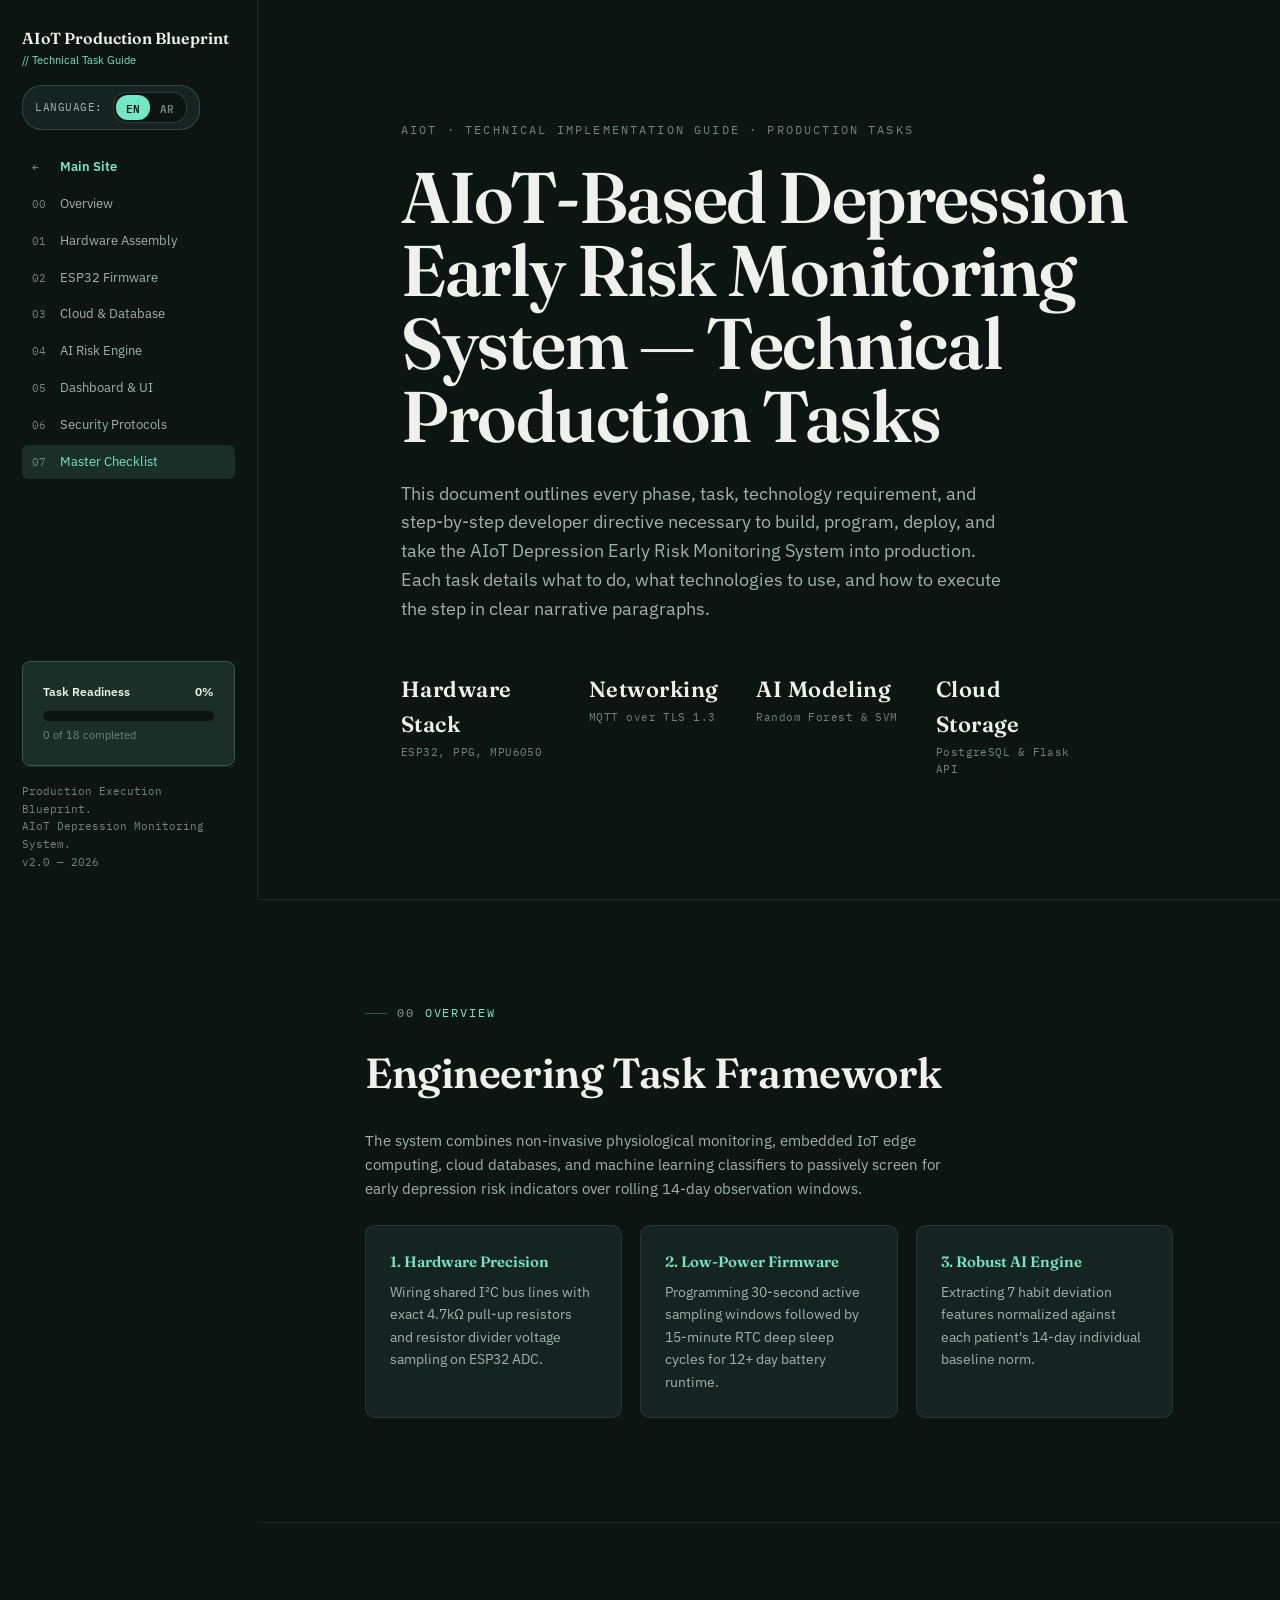
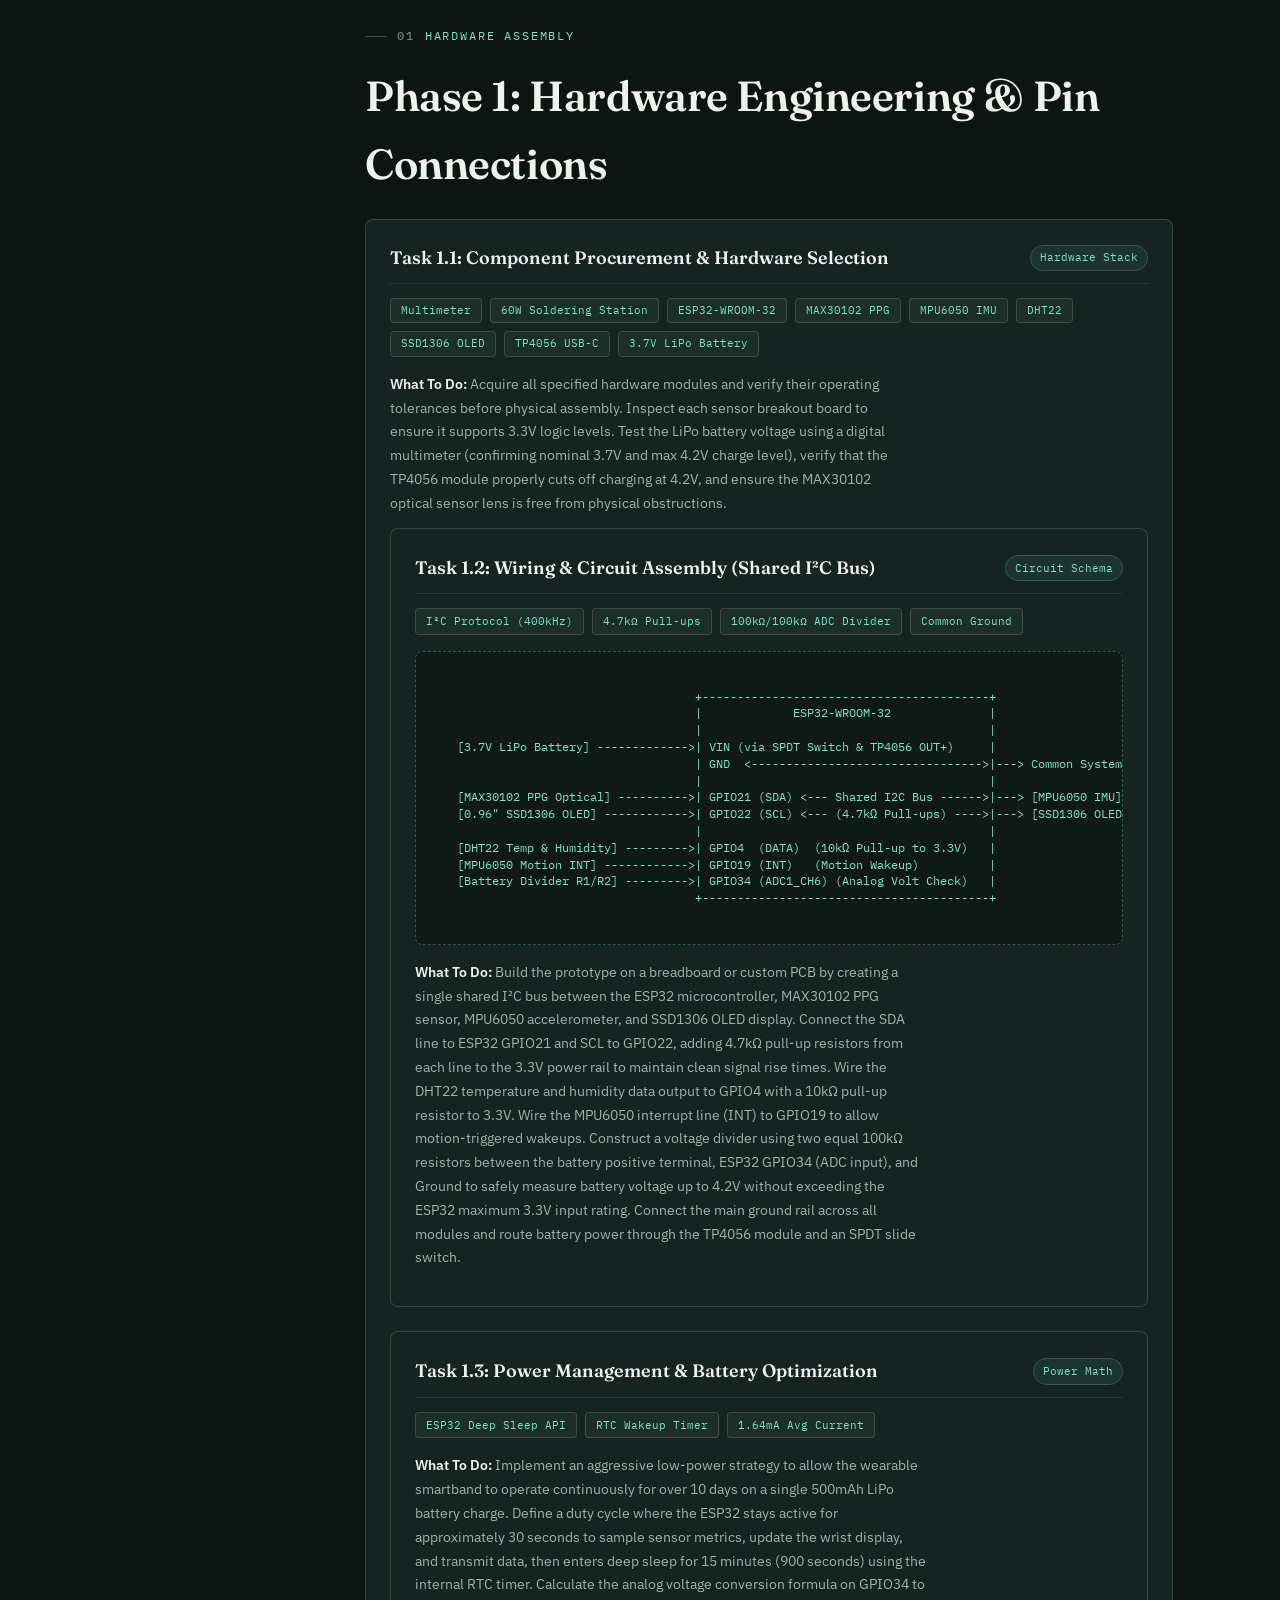
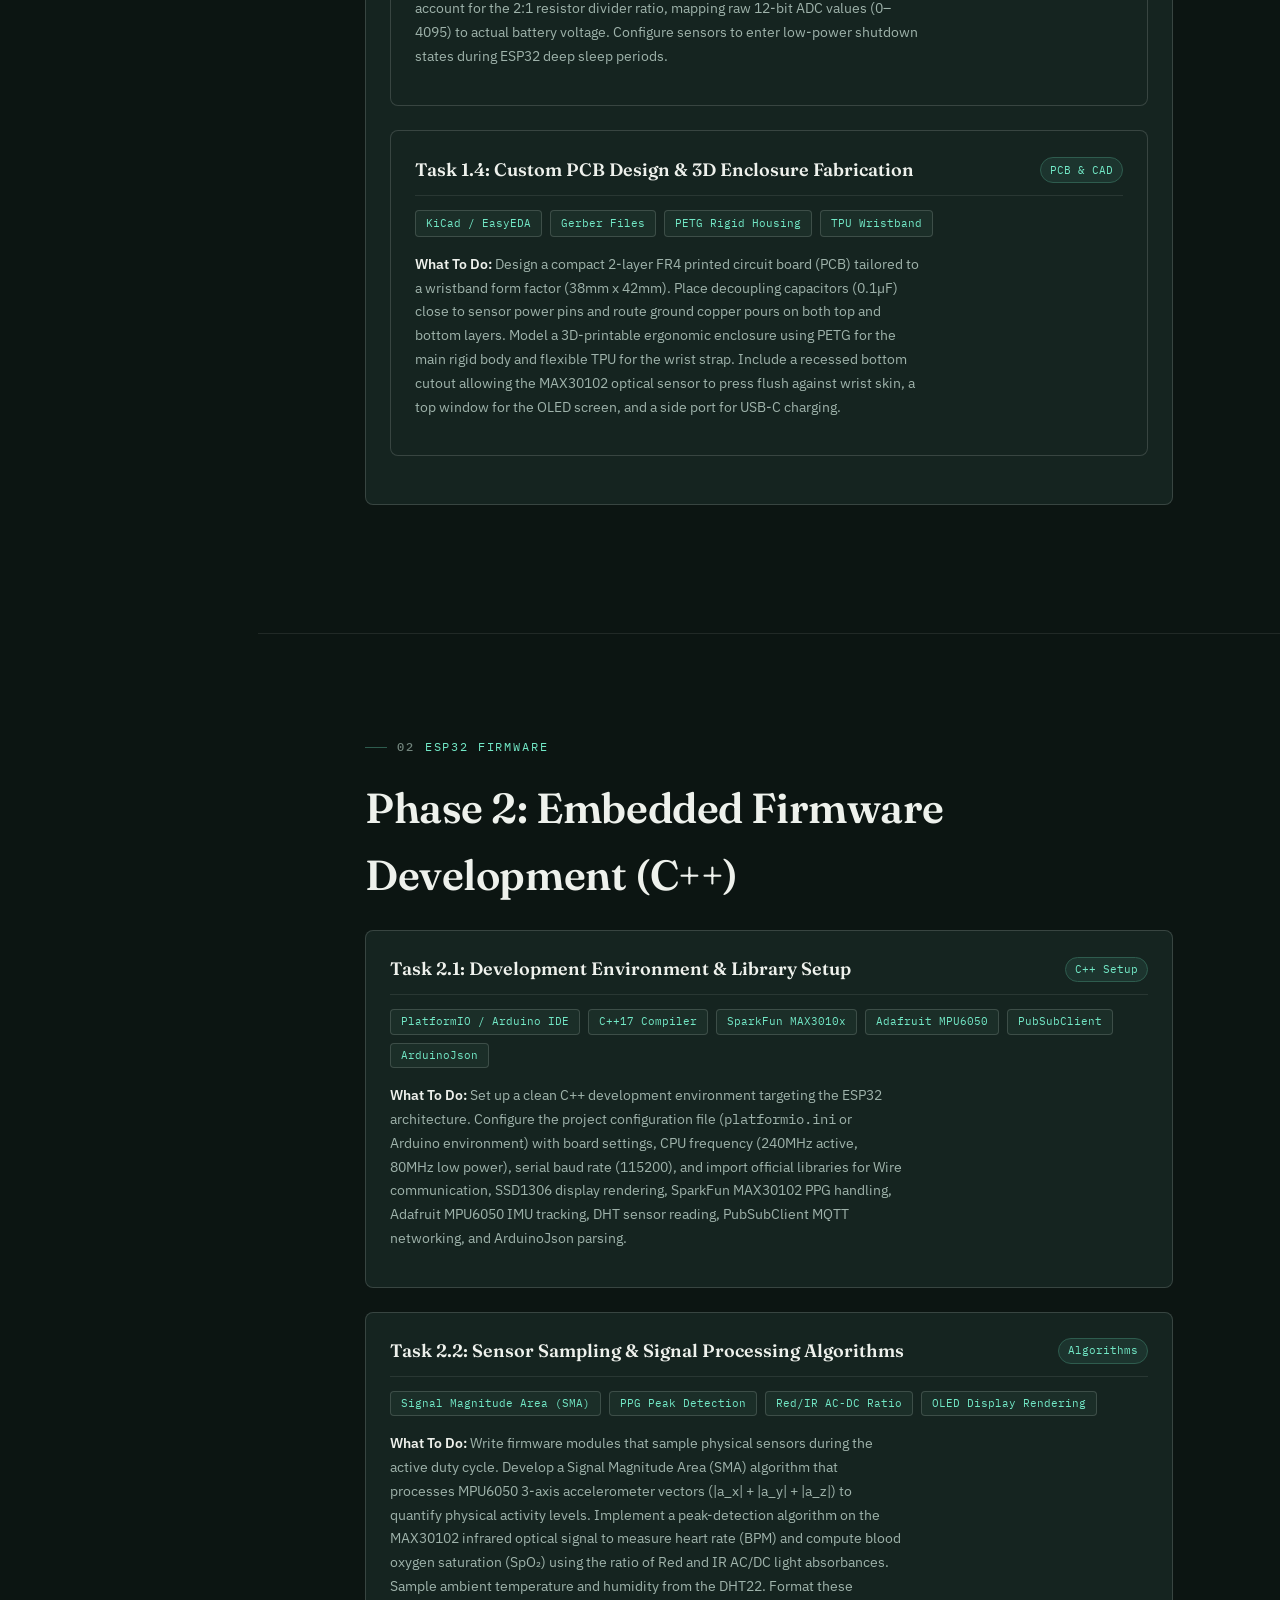
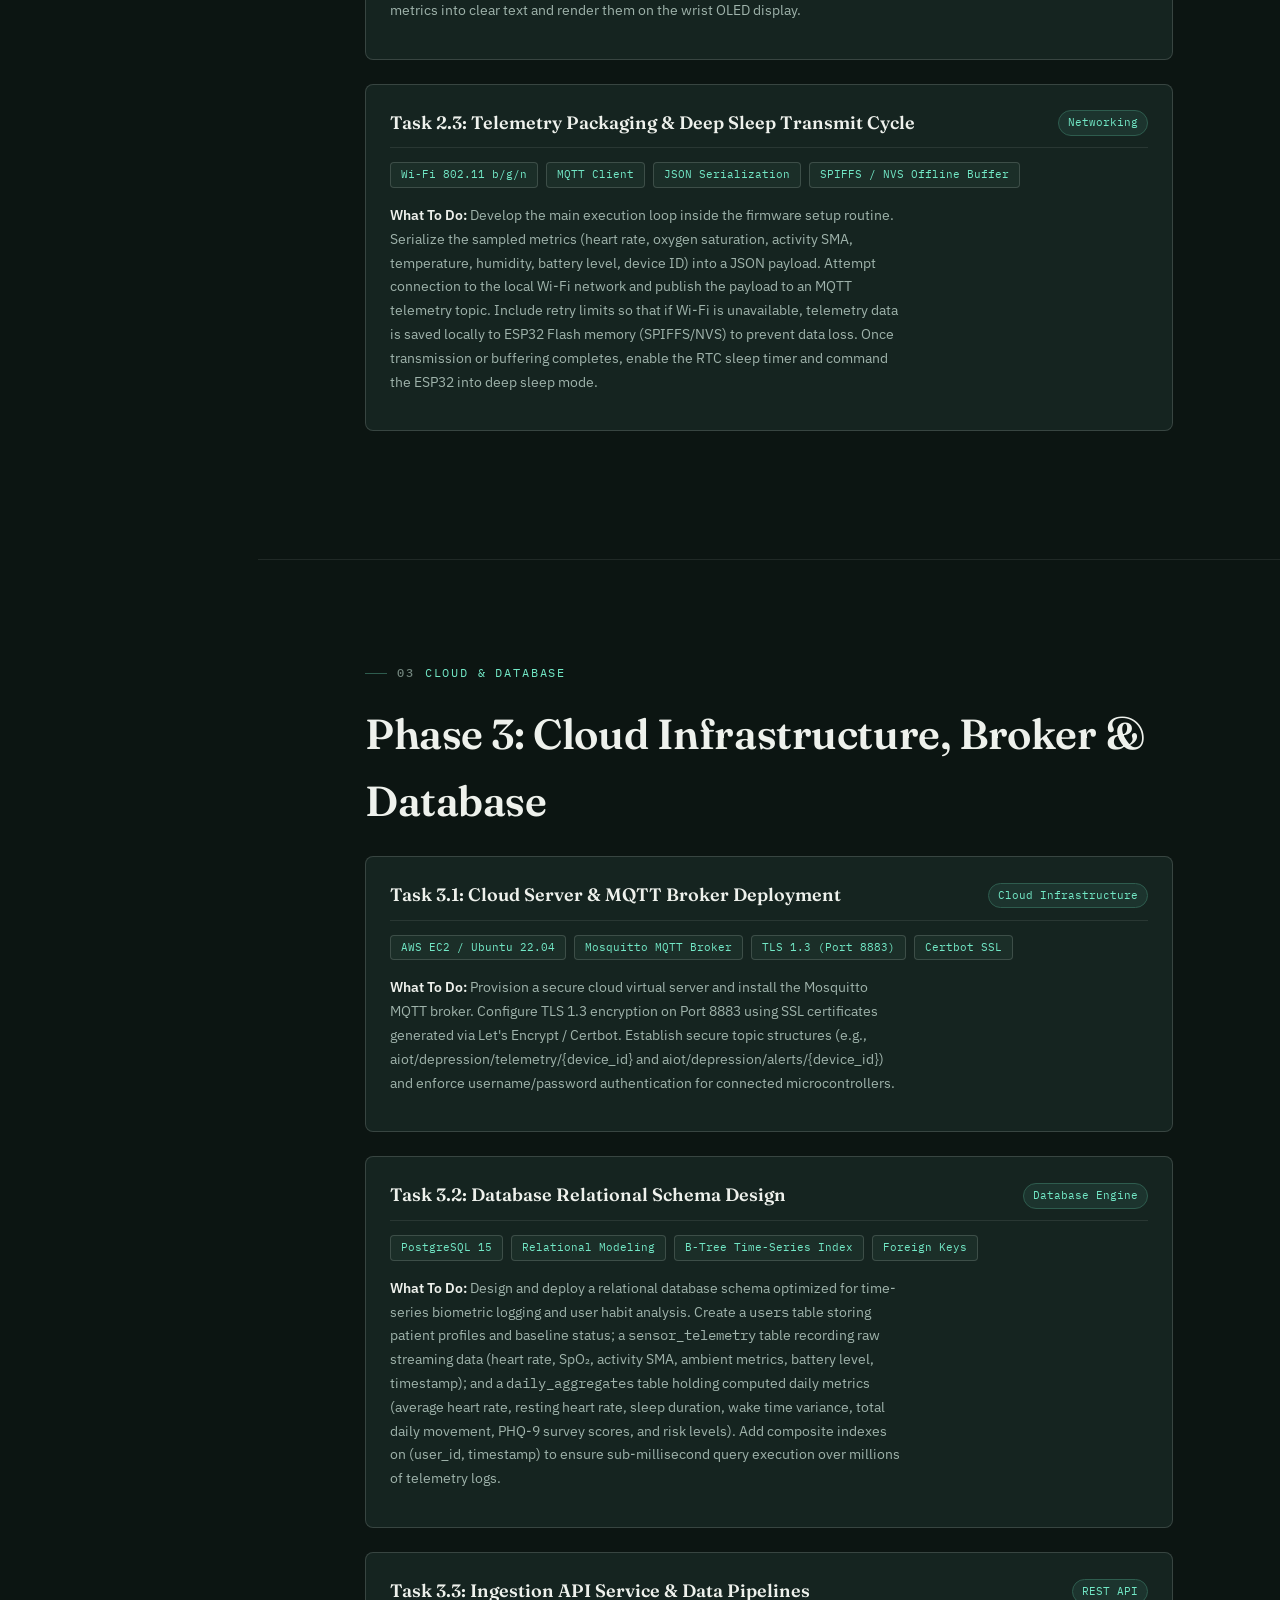
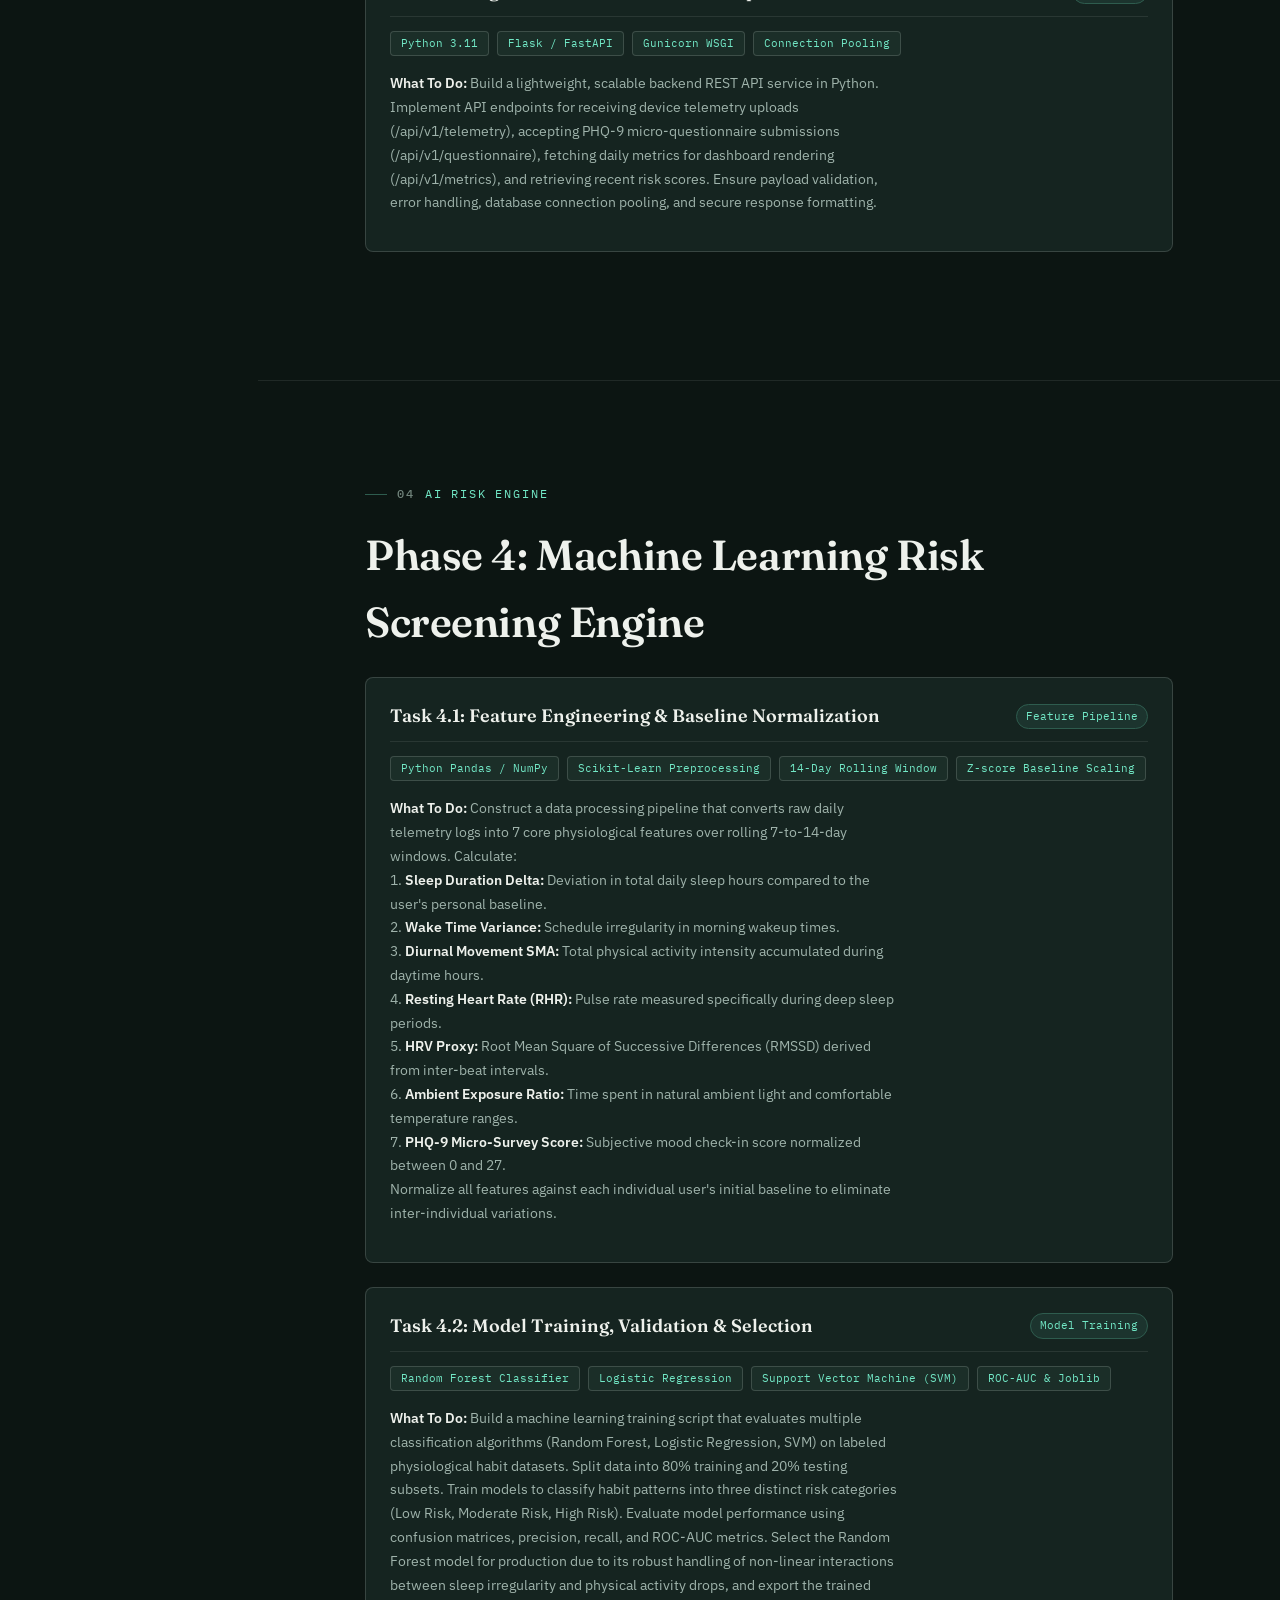
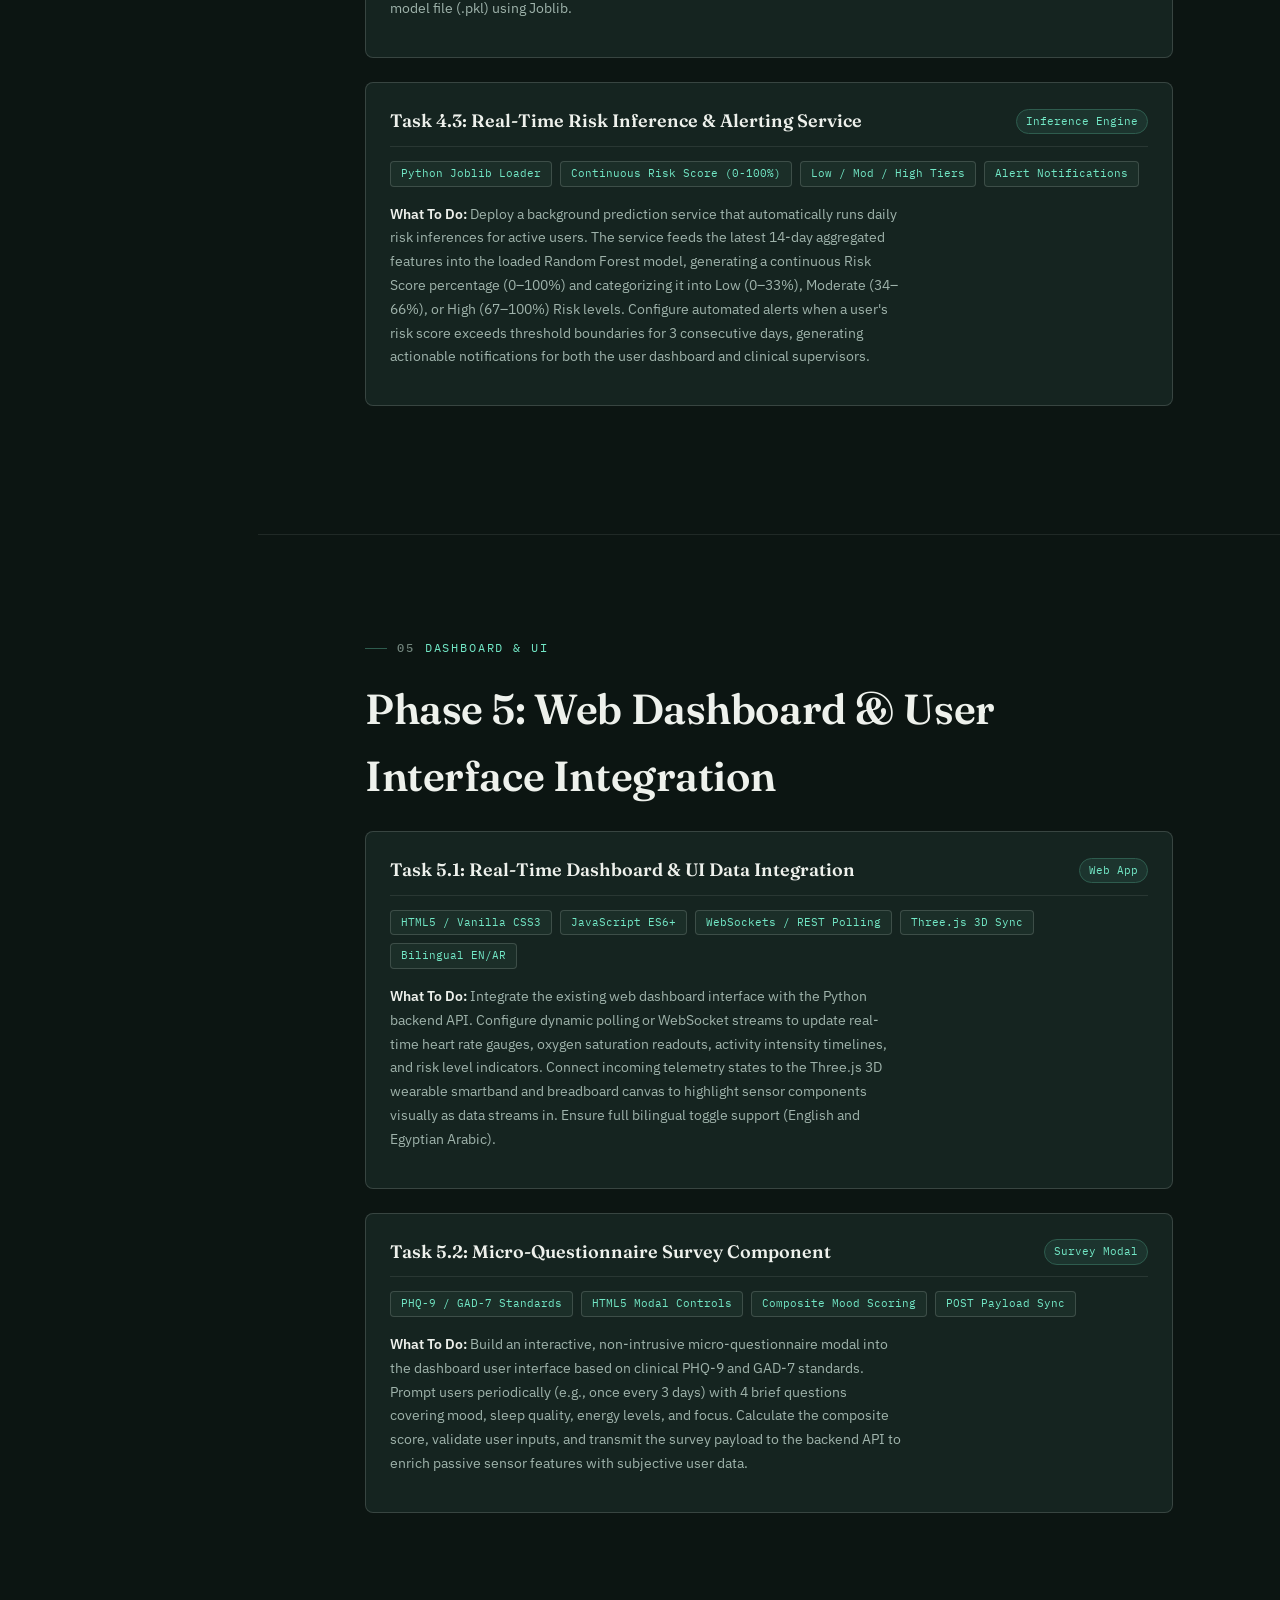
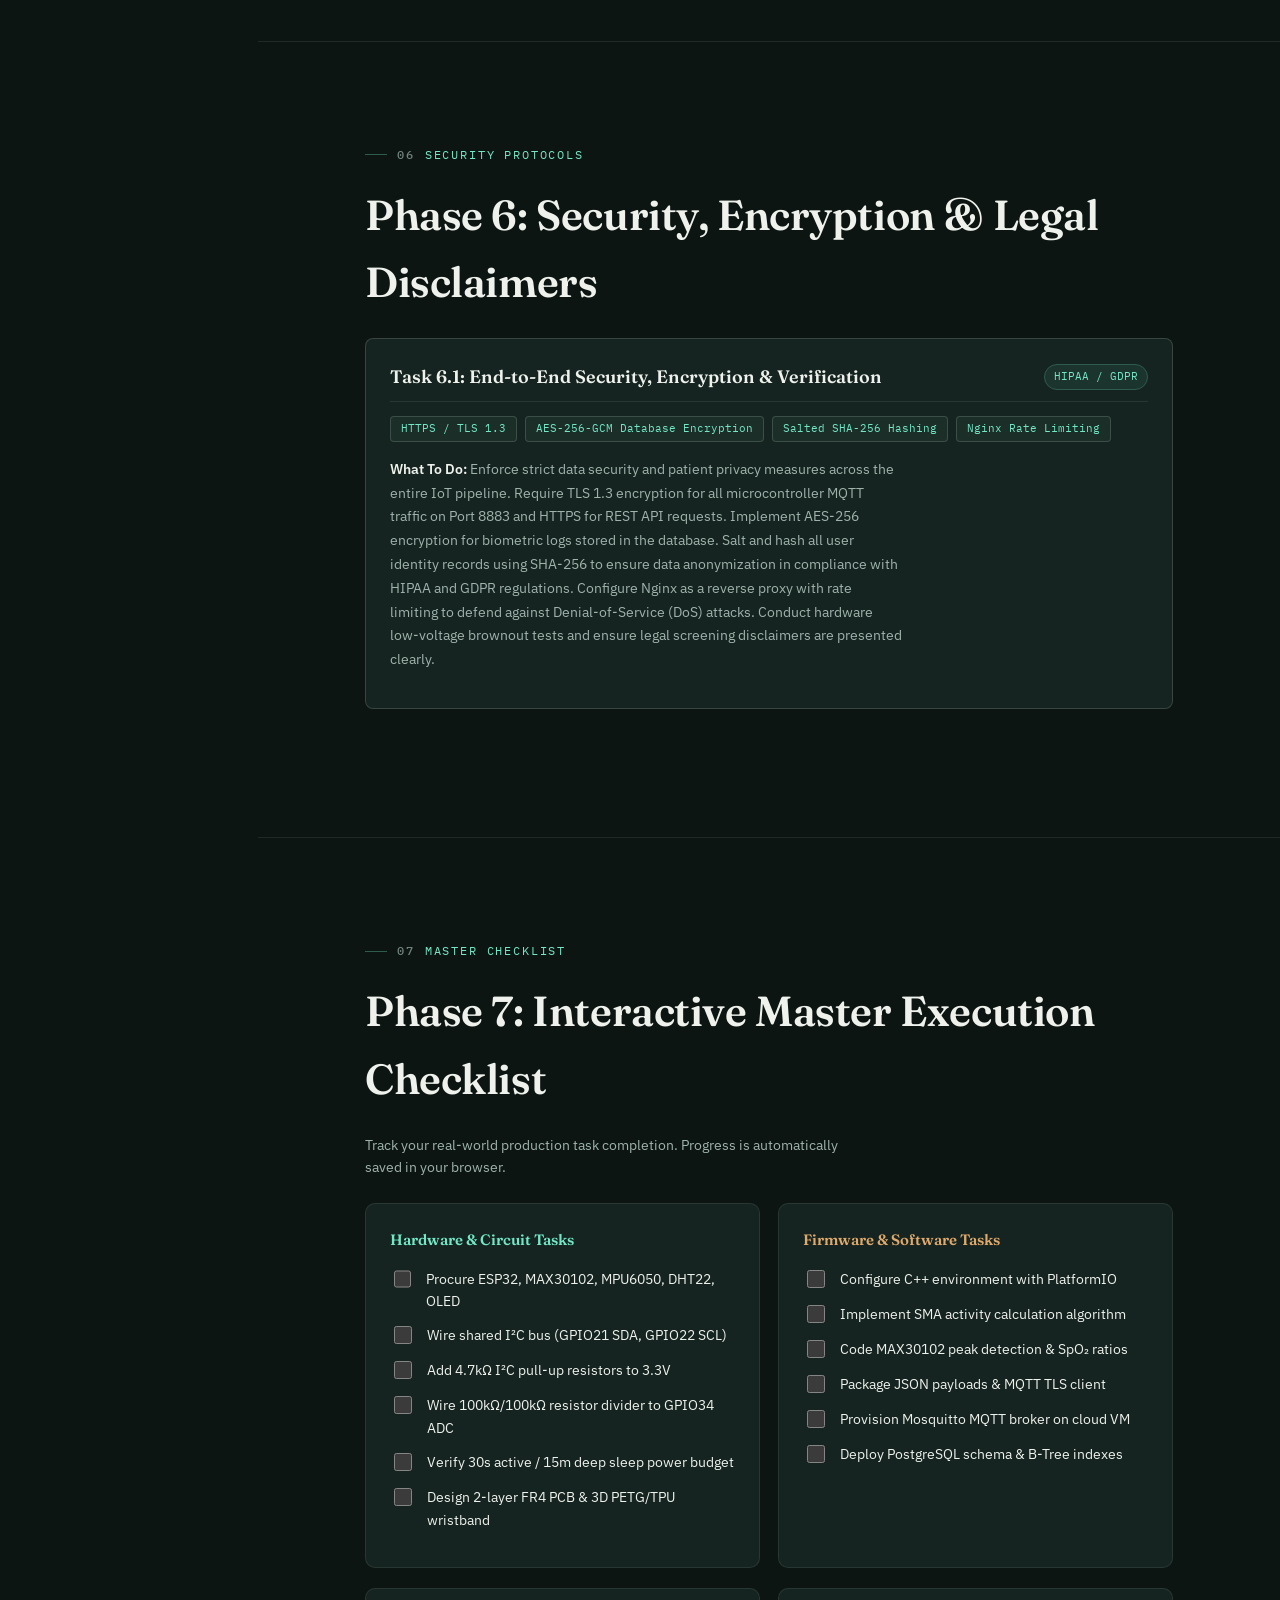
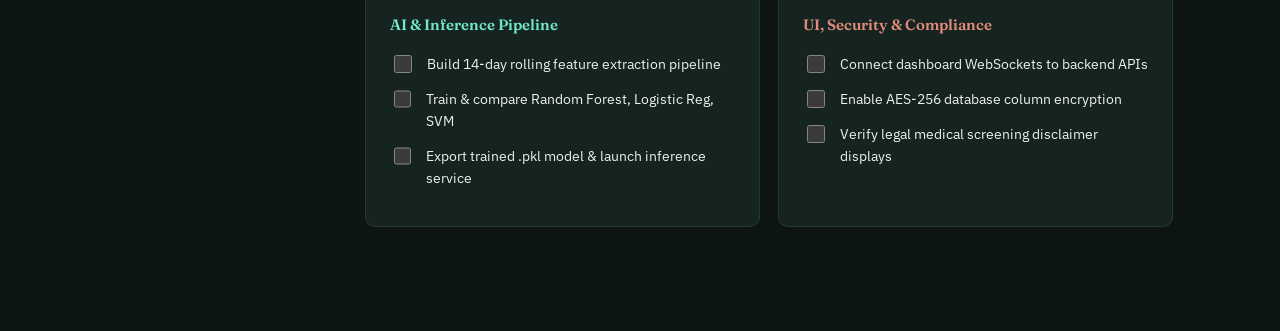
==== production_tasks.html @ f87e66b2 "feat: complete AIoT Depression Early Risk Monitoring project & production tasks guide with EN/AR sup" ====
<!DOCTYPE html>
<html lang="en">
<head>
<meta charset="UTF-8">
<meta name="viewport" content="width=device-width, initial-scale=1.0">
<title>AIoT Depression Monitoring System — Production Master Blueprint</title>
<meta name="description" content="Complete production engineering task blueprint and step-by-step implementation guide for the AIoT Depression Early Risk Monitoring System.">
<meta name="color-scheme" content="dark">
<meta name="theme-color" content="#0C1512">
<link rel="icon" href="data:image/svg+xml,%3Csvg xmlns='http://www.w3.org/2000/svg' viewBox='0 0 32 32'%3E%3Crect width='32' height='32' rx='7' fill='%230C1512'/%3E%3Cpath d='M4 18h4l2.5-8 4 16 3-11 2 5h8.5' stroke='%2372E8C6' stroke-width='2.2' fill='none' stroke-linecap='round' stroke-linejoin='round'/%3E%3C/svg%3E">
<link rel="preconnect" href="https://fonts.googleapis.com">
<link href="https://fonts.googleapis.com/css2?family=Fraunces:opsz,wght@9..144,300;9..144,450;9..144,600;9..144,700&family=IBM+Plex+Sans:wght@300;400;500;600;700&family=IBM+Plex+Mono:wght@400;500;600&display=swap" rel="stylesheet">
<link rel="stylesheet" href="style.css">
<script src="script.js" defer></script>

<style>
  /* Custom Extensions Matching Site Aesthetics */
  .tech-badge-container {
    display: flex;
    flex-wrap: wrap;
    gap: 8px;
    margin: 12px 0 16px 0;
  }
  .tech-badge {
    font-family: var(--font-m);
    font-size: 11px;
    padding: 3px 10px;
    border-radius: 4px;
    background: var(--panel-2);
    color: var(--teal);
    border: 1px solid var(--hair-2);
  }
  .circuit-box {
    background: var(--ink-2);
    border: 1px dashed var(--teal-dim);
    border-radius: 8px;
    padding: 20px;
    font-family: var(--font-m);
    font-size: 12px;
    color: var(--teal);
    overflow-x: auto;
    white-space: pre;
    line-height: 1.4;
    margin: 16px 0;
  }
  .task-card {
    background: var(--panel);
    border: 1px solid var(--hair-2);
    border-radius: 8px;
    padding: 24px;
    margin-bottom: 24px;
    transition: border-color 0.2s ease;
  }
  .task-card:hover {
    border-color: var(--teal-dim);
  }
  .task-header-row {
    display: flex;
    justify-content: space-between;
    align-items: center;
    margin-bottom: 14px;
    padding-bottom: 10px;
    border-bottom: 1px solid var(--hair);
  }
  .task-title-text {
    font-family: var(--font-d);
    font-size: 18px;
    font-weight: 600;
    color: var(--hi);
  }
  .paragraph-body {
    font-size: 14px;
    color: var(--lo);
    line-height: 1.7;
  }
  .paragraph-body p {
    margin-bottom: 12px;
  }
  .checklist-item {
    display: flex;
    align-items: flex-start;
    gap: 12px;
    margin-bottom: 12px;
    font-size: 14px;
    color: var(--hi);
    cursor: pointer;
  }
  .checklist-item input[type="checkbox"] {
    width: 18px;
    height: 18px;
    accent-color: var(--teal);
    cursor: pointer;
    margin-top: 2px;
  }
  .progress-summary-card {
    background: var(--panel-2);
    border: 1px solid var(--teal-dim);
    border-radius: 8px;
    padding: 20px;
    margin-top: 20px;
  }
  .progress-bar-bg {
    background: var(--ink);
    height: 10px;
    border-radius: 5px;
    overflow: hidden;
    margin-top: 10px;
  }
  .progress-bar-fill {
    background: var(--teal);
    height: 100%;
    width: 0%;
    transition: width 0.3s ease;
  }
</style>
</head>
<body>

<a class="skip-link" href="#main-content">Skip to content</a>
<div class="backdrop" id="backdrop"></div>
<button class="menu-toggle" id="menuToggle" aria-label="Toggle navigation" aria-expanded="false" aria-controls="sidebar">☰</button>
<button class="back-to-top" id="backToTop" aria-label="Back to top" title="Back to top">↑</button>

<div class="shell">

  <!-- ================= SIDEBAR NAVIGATION ================= -->
  <nav class="sidebar" id="sidebar" aria-label="Section navigation">
    <div class="brand" data-i18n="pt_brand">AIoT Production Blueprint</div>
    <div style="font-size: 11px; color: var(--teal);" data-i18n="pt_brand_sub">// Technical Task Guide</div>
    
    <!-- Language Toggle Switch (EN / AR) -->
    <div class="lang-switch-wrap">
      <span class="lang-switch-label">Language:</span>
      <div class="lang-toggle-btn">
        <span class="lang-btn-opt active" id="langBtnEn">EN</span>
        <span class="lang-btn-opt" id="langBtnAr">AR</span>
      </div>
    </div>
    <ul class="toc">
      <li><a href="index.html" style="color: var(--teal); font-weight: 600;"><span class="idx">←</span><span data-i18n="pt_back_main">Main Site</span></a></li>
      <li><a href="#overview"><span class="idx">00</span><span data-i18n="pt_nav_00">Overview</span></a></li>
      <li><a href="#hardware"><span class="idx">01</span><span data-i18n="pt_nav_01">Hardware Assembly</span></a></li>
      <li><a href="#firmware"><span class="idx">02</span><span data-i18n="pt_nav_02">ESP32 Firmware</span></a></li>
      <li><a href="#backend"><span class="idx">03</span><span data-i18n="pt_nav_03">Cloud &amp; Database</span></a></li>
      <li><a href="#aiml"><span class="idx">04</span><span data-i18n="pt_nav_04">AI Risk Engine</span></a></li>
      <li><a href="#dashboard"><span class="idx">05</span><span data-i18n="pt_nav_05">Dashboard &amp; UI</span></a></li>
      <li><a href="#security"><span class="idx">06</span><span data-i18n="pt_nav_06">Security Protocols</span></a></li>
      <li><a href="#checklist"><span class="idx">07</span><span data-i18n="pt_nav_07">Master Checklist</span></a></li>
    </ul>

    <div class="progress-summary-card">
      <div style="display: flex; justify-content: space-between; font-size: 12px; font-weight: 600; color: var(--hi);">
        <span data-i18n="pt_progress_title">Task Readiness</span>
        <span id="progress-percent-val">0%</span>
      </div>
      <div class="progress-bar-bg">
        <div class="progress-bar-fill" id="progress-bar-fill"></div>
      </div>
      <div style="font-size: 11px; color: var(--lo-2); margin-top: 6px;" id="progress-count-val">
        0 of 18 completed
      </div>
    </div>

    <div class="sidebar-foot">
      Production Execution Blueprint.<br>
      AIoT Depression Monitoring System.<br>
      v2.0 — 2026
    </div>
  </nav>

  <!-- ================= MAIN CONTENT ================= -->
  <main id="main-content">

    <!-- HERO HEADER -->
    <section class="hero" id="top">
      <div class="wrap">
        <div class="hero-kicker" data-i18n="pt_hero_kicker">AIoT · Technical Implementation Guide · Production Tasks</div>
        <h1 data-i18n="pt_hero_title">AIoT-Based Depression Early Risk Monitoring System — Technical Production Tasks</h1>
        <p class="hero-lede" data-i18n="pt_hero_lede">This document outlines every phase, task, technology requirement, and step-by-step developer directive necessary to build, program, deploy, and take the AIoT Depression Early Risk Monitoring System into production. Each task details what to do, what technologies to use, and how to execute the step in clear narrative paragraphs.</p>
        <div class="hero-meta">
          <div class="m"><b>Hardware Stack</b>ESP32, PPG, MPU6050</div>
          <div class="m"><b>Networking</b>MQTT over TLS 1.3</div>
          <div class="m"><b>AI Modeling</b>Random Forest & SVM</div>
          <div class="m"><b>Cloud Storage</b>PostgreSQL & Flask API</div>
        </div>
      </div>
    </section>

    <!-- 00 OVERVIEW -->
    <section id="overview">
      <div class="wrap">
        <div class="eyebrow"><span class="n">00</span><span data-i18n="pt_eyebrow_00">Overview</span></div>
        <h2 data-i18n="pt_h2_00">Engineering Task Framework</h2>
        <p style="color: var(--lo); font-size: 15px; margin-bottom: 24px;" data-i18n="pt_lead_00">The system combines non-invasive physiological monitoring, embedded IoT edge computing, cloud databases, and machine learning classifiers to passively screen for early depression risk indicators over rolling 14-day observation windows.</p>
        
        <div class="grid grid-3">
          <div class="card">
            <h4>1. Hardware Precision</h4>
            <p>Wiring shared I²C bus lines with exact 4.7kΩ pull-up resistors and resistor divider voltage sampling on ESP32 ADC.</p>
          </div>
          <div class="card">
            <h4>2. Low-Power Firmware</h4>
            <p>Programming 30-second active sampling windows followed by 15-minute RTC deep sleep cycles for 12+ day battery runtime.</p>
          </div>
          <div class="card">
            <h4>3. Robust AI Engine</h4>
            <p>Extracting 7 habit deviation features normalized against each patient's 14-day individual baseline norm.</p>
          </div>
        </div>
      </div>
    </section>

    <!-- 01 HARDWARE -->
    <section id="hardware">
      <div class="wrap">
        <div class="eyebrow"><span class="n">01</span><span data-i18n="pt_eyebrow_01">Hardware Assembly</span></div>
        <h2 data-i18n="pt_h2_01">Phase 1: Hardware Engineering &amp; Pin Connections</h2>

        <!-- Task 1.1 -->
        <div class="task-card">
          <div class="task-header-row">
            <div class="task-title-text" data-i18n="pt_t1_1_title">Task 1.1: Component Procurement &amp; Hardware Selection</div>
            <span class="pill pill-green">Hardware Stack</span>
          </div>
          <div class="tech-badge-container">
            <span class="tech-badge">Multimeter</span>
            <span class="tech-badge">60W Soldering Station</span>
            <span class="tech-badge">ESP32-WROOM-32</span>
            <span class="tech-badge">MAX30102 PPG</span>
            <span class="tech-badge">MPU6050 IMU</span>
            <span class="tech-badge">DHT22</span>
            <span class="tech-badge">SSD1306 OLED</span>
            <span class="tech-badge">TP4056 USB-C</span>
            <span class="tech-badge">3.7V LiPo Battery</span>
          </div>
          <div class="paragraph-body">
            <p data-i18n="pt_t1_1_body">
              <strong>What To Do:</strong> Acquire all specified hardware modules and verify their operating tolerances before physical assembly. Inspect each sensor breakout board to ensure it supports 3.3V logic levels. Test the LiPo battery voltage using a digital multimeter (confirming nominal 3.7V and max 4.2V charge level), verify that the TP4056 module properly cuts off charging at 4.2V, and ensure the MAX30102 optical sensor lens is free from physical obstructions.
            </p>
        <!-- Task 1.2 -->
        <div class="task-card">
          <div class="task-header-row">
            <div class="task-title-text" data-i18n="pt_t1_2_title">Task 1.2: Wiring &amp; Circuit Assembly (Shared I²C Bus)</div>
            <span class="pill pill-amber">Circuit Schema</span>
          </div>
          <div class="tech-badge-container">
            <span class="tech-badge">I²C Protocol (400kHz)</span>
            <span class="tech-badge">4.7kΩ Pull-ups</span>
            <span class="tech-badge">100kΩ/100kΩ ADC Divider</span>
            <span class="tech-badge">Common Ground</span>
          </div>

          <div class="circuit-box">
                                     +-----------------------------------------+
                                     |             ESP32-WROOM-32              |
                                     |                                         |
   [3.7V LiPo Battery] ------------->| VIN (via SPDT Switch & TP4056 OUT+)     |
                                     | GND  <--------------------------------->|---> Common System Ground
                                     |                                         |
   [MAX30102 PPG Optical] ---------->| GPIO21 (SDA) <--- Shared I2C Bus ------>|---> [MPU6050 IMU]
   [0.96" SSD1306 OLED] ------------>| GPIO22 (SCL) <--- (4.7kΩ Pull-ups) ---->|---> [SSD1306 OLED]
                                     |                                         |
   [DHT22 Temp & Humidity] --------->| GPIO4  (DATA)  (10kΩ Pull-up to 3.3V)   |
   [MPU6050 Motion INT] ------------>| GPIO19 (INT)   (Motion Wakeup)          |
   [Battery Divider R1/R2] --------->| GPIO34 (ADC1_CH6) (Analog Volt Check)   |
                                     +-----------------------------------------+
          </div>

          <div class="paragraph-body">
            <p data-i18n="pt_t1_2_body">
              <strong>What To Do:</strong> Build the prototype on a breadboard or custom PCB by creating a single shared I²C bus between the ESP32 microcontroller, MAX30102 PPG sensor, MPU6050 accelerometer, and SSD1306 OLED display. Connect the SDA line to ESP32 GPIO21 and SCL to GPIO22, adding 4.7kΩ pull-up resistors from each line to the 3.3V power rail to maintain clean signal rise times. Wire the DHT22 temperature and humidity data output to GPIO4 with a 10kΩ pull-up resistor to 3.3V. Wire the MPU6050 interrupt line (INT) to GPIO19 to allow motion-triggered wakeups. Construct a voltage divider using two equal 100kΩ resistors between the battery positive terminal, ESP32 GPIO34 (ADC input), and Ground to safely measure battery voltage up to 4.2V without exceeding the ESP32 maximum 3.3V input rating. Connect the main ground rail across all modules and route battery power through the TP4056 module and an SPDT slide switch.
            </p>
          </div>
        </div>

        <!-- Task 1.3 -->
        <div class="task-card">
          <div class="task-header-row">
            <div class="task-title-text" data-i18n="pt_t1_3_title">Task 1.3: Power Management &amp; Battery Optimization</div>
            <span class="pill pill-green">Power Math</span>
          </div>
          <div class="tech-badge-container">
            <span class="tech-badge">ESP32 Deep Sleep API</span>
            <span class="tech-badge">RTC Wakeup Timer</span>
            <span class="tech-badge">1.64mA Avg Current</span>
          </div>
          <div class="paragraph-body">
            <p data-i18n="pt_t1_3_body">
              <strong>What To Do:</strong> Implement an aggressive low-power strategy to allow the wearable smartband to operate continuously for over 10 days on a single 500mAh LiPo battery charge. Define a duty cycle where the ESP32 stays active for approximately 30 seconds to sample sensor metrics, update the wrist display, and transmit data, then enters deep sleep for 15 minutes (900 seconds) using the internal RTC timer. Calculate the analog voltage conversion formula on GPIO34 to account for the 2:1 resistor divider ratio, mapping raw 12-bit ADC values (0–4095) to actual battery voltage. Configure sensors to enter low-power shutdown states during ESP32 deep sleep periods.
            </p>
          </div>
        </div>

        <!-- Task 1.4 -->
        <div class="task-card">
          <div class="task-header-row">
            <div class="task-title-text" data-i18n="pt_t1_4_title">Task 1.4: Custom PCB Design &amp; 3D Enclosure Fabrication</div>
            <span class="pill pill-green">PCB &amp; CAD</span>
          </div>
          <div class="tech-badge-container">
            <span class="tech-badge">KiCad / EasyEDA</span>
            <span class="tech-badge">Gerber Files</span>
            <span class="tech-badge">PETG Rigid Housing</span>
            <span class="tech-badge">TPU Wristband</span>
          </div>
          <div class="paragraph-body">
            <p data-i18n="pt_t1_4_body">
              <strong>What To Do:</strong> Design a compact 2-layer FR4 printed circuit board (PCB) tailored to a wristband form factor (38mm x 42mm). Place decoupling capacitors (0.1µF) close to sensor power pins and route ground copper pours on both top and bottom layers. Model a 3D-printable ergonomic enclosure using PETG for the main rigid body and flexible TPU for the wrist strap. Include a recessed bottom cutout allowing the MAX30102 optical sensor to press flush against wrist skin, a top window for the OLED screen, and a side port for USB-C charging.
            </p>
          </div>
        </div>
      </div>
    </section>

    <!-- 02 FIRMWARE -->
    <section id="firmware">
      <div class="wrap">
        <div class="eyebrow"><span class="n">02</span><span data-i18n="pt_eyebrow_02">ESP32 Firmware</span></div>
        <h2 data-i18n="pt_h2_02">Phase 2: Embedded Firmware Development (C++)</h2>

        <!-- Task 2.1 -->
        <div class="task-card">
          <div class="task-header-row">
            <div class="task-title-text" data-i18n="pt_t2_1_title">Task 2.1: Development Environment &amp; Library Setup</div>
            <span class="pill pill-green">C++ Setup</span>
          </div>
          <div class="tech-badge-container">
            <span class="tech-badge">PlatformIO / Arduino IDE</span>
            <span class="tech-badge">C++17 Compiler</span>
            <span class="tech-badge">SparkFun MAX3010x</span>
            <span class="tech-badge">Adafruit MPU6050</span>
            <span class="tech-badge">PubSubClient</span>
            <span class="tech-badge">ArduinoJson</span>
          </div>
          <div class="paragraph-body">
            <p data-i18n="pt_t2_1_body">
              <strong>What To Do:</strong> Set up a clean C++ development environment targeting the ESP32 architecture. Configure the project configuration file (<code>platformio.ini</code> or Arduino environment) with board settings, CPU frequency (240MHz active, 80MHz low power), serial baud rate (115200), and import official libraries for Wire communication, SSD1306 display rendering, SparkFun MAX30102 PPG handling, Adafruit MPU6050 IMU tracking, DHT sensor reading, PubSubClient MQTT networking, and ArduinoJson parsing.
            </p>
          </div>
        </div>

        <!-- Task 2.2 -->
        <div class="task-card">
          <div class="task-header-row">
            <div class="task-title-text" data-i18n="pt_t2_2_title">Task 2.2: Sensor Sampling &amp; Signal Processing Algorithms</div>
            <span class="pill pill-amber">Algorithms</span>
          </div>
          <div class="tech-badge-container">
            <span class="tech-badge">Signal Magnitude Area (SMA)</span>
            <span class="tech-badge">PPG Peak Detection</span>
            <span class="tech-badge">Red/IR AC-DC Ratio</span>
            <span class="tech-badge">OLED Display Rendering</span>
          </div>
          <div class="paragraph-body">
            <p data-i18n="pt_t2_2_body">
              <strong>What To Do:</strong> Write firmware modules that sample physical sensors during the active duty cycle. Develop a Signal Magnitude Area (SMA) algorithm that processes MPU6050 3-axis accelerometer vectors (|a_x| + |a_y| + |a_z|) to quantify physical activity levels. Implement a peak-detection algorithm on the MAX30102 infrared optical signal to measure heart rate (BPM) and compute blood oxygen saturation (SpO₂) using the ratio of Red and IR AC/DC light absorbances. Sample ambient temperature and humidity from the DHT22. Format these metrics into clear text and render them on the wrist OLED display.
            </p>
          </div>
        </div>

        <!-- Task 2.3 -->
        <div class="task-card">
          <div class="task-header-row">
            <div class="task-title-text" data-i18n="pt_t2_3_title">Task 2.3: Telemetry Packaging &amp; Deep Sleep Transmit Cycle</div>
            <span class="pill pill-green">Networking</span>
          </div>
          <div class="tech-badge-container">
            <span class="tech-badge">Wi-Fi 802.11 b/g/n</span>
            <span class="tech-badge">MQTT Client</span>
            <span class="tech-badge">JSON Serialization</span>
            <span class="tech-badge">SPIFFS / NVS Offline Buffer</span>
          </div>
          <div class="paragraph-body">
            <p data-i18n="pt_t2_3_body">
              <strong>What To Do:</strong> Develop the main execution loop inside the firmware setup routine. Serialize the sampled metrics (heart rate, oxygen saturation, activity SMA, temperature, humidity, battery level, device ID) into a JSON payload. Attempt connection to the local Wi-Fi network and publish the payload to an MQTT telemetry topic. Include retry limits so that if Wi-Fi is unavailable, telemetry data is saved locally to ESP32 Flash memory (SPIFFS/NVS) to prevent data loss. Once transmission or buffering completes, enable the RTC sleep timer and command the ESP32 into deep sleep mode.
            </p>
          </div>
        </div>
      </div>
    </section>

    <!-- 03 BACKEND -->
    <section id="backend">
      <div class="wrap">
        <div class="eyebrow"><span class="n">03</span><span data-i18n="pt_eyebrow_03">Cloud &amp; Database</span></div>
        <h2 data-i18n="pt_h2_03">Phase 3: Cloud Infrastructure, Broker &amp; Database</h2>

        <!-- Task 3.1 -->
        <div class="task-card">
          <div class="task-header-row">
            <div class="task-title-text" data-i18n="pt_t3_1_title">Task 3.1: Cloud Server &amp; MQTT Broker Deployment</div>
            <span class="pill pill-green">Cloud Infrastructure</span>
          </div>
          <div class="tech-badge-container">
            <span class="tech-badge">AWS EC2 / Ubuntu 22.04</span>
            <span class="tech-badge">Mosquitto MQTT Broker</span>
            <span class="tech-badge">TLS 1.3 (Port 8883)</span>
            <span class="tech-badge">Certbot SSL</span>
          </div>
          <div class="paragraph-body">
            <p data-i18n="pt_t3_1_body">
              <strong>What To Do:</strong> Provision a secure cloud virtual server and install the Mosquitto MQTT broker. Configure TLS 1.3 encryption on Port 8883 using SSL certificates generated via Let's Encrypt / Certbot. Establish secure topic structures (e.g., aiot/depression/telemetry/{device_id} and aiot/depression/alerts/{device_id}) and enforce username/password authentication for connected microcontrollers.
            </p>
          </div>
        </div>

        <!-- Task 3.2 -->
        <div class="task-card">
          <div class="task-header-row">
            <div class="task-title-text" data-i18n="pt_t3_2_title">Task 3.2: Database Relational Schema Design</div>
            <span class="pill pill-green">Database Engine</span>
          </div>
          <div class="tech-badge-container">
            <span class="tech-badge">PostgreSQL 15</span>
            <span class="tech-badge">Relational Modeling</span>
            <span class="tech-badge">B-Tree Time-Series Index</span>
            <span class="tech-badge">Foreign Keys</span>
          </div>
          <div class="paragraph-body">
            <p data-i18n="pt_t3_2_body">
              <strong>What To Do:</strong> Design and deploy a relational database schema optimized for time-series biometric logging and user habit analysis. Create a <code>users</code> table storing patient profiles and baseline status; a <code>sensor_telemetry</code> table recording raw streaming data (heart rate, SpO₂, activity SMA, ambient metrics, battery level, timestamp); and a <code>daily_aggregates</code> table holding computed daily metrics (average heart rate, resting heart rate, sleep duration, wake time variance, total daily movement, PHQ-9 survey scores, and risk levels). Add composite indexes on (user_id, timestamp) to ensure sub-millisecond query execution over millions of telemetry logs.
            </p>
          </div>
        </div>

        <!-- Task 3.3 -->
        <div class="task-card">
          <div class="task-header-row">
            <div class="task-title-text" data-i18n="pt_t3_3_title">Task 3.3: Ingestion API Service &amp; Data Pipelines</div>
            <span class="pill pill-amber">REST API</span>
          </div>
          <div class="tech-badge-container">
            <span class="tech-badge">Python 3.11</span>
            <span class="tech-badge">Flask / FastAPI</span>
            <span class="tech-badge">Gunicorn WSGI</span>
            <span class="tech-badge">Connection Pooling</span>
          </div>
          <div class="paragraph-body">
            <p data-i18n="pt_t3_3_body">
              <strong>What To Do:</strong> Build a lightweight, scalable backend REST API service in Python. Implement API endpoints for receiving device telemetry uploads (/api/v1/telemetry), accepting PHQ-9 micro-questionnaire submissions (/api/v1/questionnaire), fetching daily metrics for dashboard rendering (/api/v1/metrics), and retrieving recent risk scores. Ensure payload validation, error handling, database connection pooling, and secure response formatting.
            </p>
          </div>
        </div>
      </div>
    </section>

    <!-- 04 AIML -->
    <section id="aiml">
      <div class="wrap">
        <div class="eyebrow"><span class="n">04</span><span data-i18n="pt_eyebrow_04">AI Risk Engine</span></div>
        <h2 data-i18n="pt_h2_04">Phase 4: Machine Learning Risk Screening Engine</h2>

        <!-- Task 4.1 -->
        <div class="task-card">
          <div class="task-header-row">
            <div class="task-title-text" data-i18n="pt_t4_1_title">Task 4.1: Feature Engineering &amp; Baseline Normalization</div>
            <span class="pill pill-green">Feature Pipeline</span>
          </div>
          <div class="tech-badge-container">
            <span class="tech-badge">Python Pandas / NumPy</span>
            <span class="tech-badge">Scikit-Learn Preprocessing</span>
            <span class="tech-badge">14-Day Rolling Window</span>
            <span class="tech-badge">Z-score Baseline Scaling</span>
          </div>
          <div class="paragraph-body">
            <p data-i18n="pt_t4_1_body">
              <strong>What To Do:</strong> Construct a data processing pipeline that converts raw daily telemetry logs into 7 core physiological features over rolling 7-to-14-day windows. Calculate:
              <br>1. <strong>Sleep Duration Delta:</strong> Deviation in total daily sleep hours compared to the user's personal baseline.
              <br>2. <strong>Wake Time Variance:</strong> Schedule irregularity in morning wakeup times.
              <br>3. <strong>Diurnal Movement SMA:</strong> Total physical activity intensity accumulated during daytime hours.
              <br>4. <strong>Resting Heart Rate (RHR):</strong> Pulse rate measured specifically during deep sleep periods.
              <br>5. <strong>HRV Proxy:</strong> Root Mean Square of Successive Differences (RMSSD) derived from inter-beat intervals.
              <br>6. <strong>Ambient Exposure Ratio:</strong> Time spent in natural ambient light and comfortable temperature ranges.
              <br>7. <strong>PHQ-9 Micro-Survey Score:</strong> Subjective mood check-in score normalized between 0 and 27.
              <br>Normalize all features against each individual user's initial baseline to eliminate inter-individual variations.
            </p>
          </div>
        </div>

        <!-- Task 4.2 -->
        <div class="task-card">
          <div class="task-header-row">
            <div class="task-title-text" data-i18n="pt_t4_2_title">Task 4.2: Model Training, Validation &amp; Selection</div>
            <span class="pill pill-amber">Model Training</span>
          </div>
          <div class="tech-badge-container">
            <span class="tech-badge">Random Forest Classifier</span>
            <span class="tech-badge">Logistic Regression</span>
            <span class="tech-badge">Support Vector Machine (SVM)</span>
            <span class="tech-badge">ROC-AUC &amp; Joblib</span>
          </div>
          <div class="paragraph-body">
            <p data-i18n="pt_t4_2_body">
              <strong>What To Do:</strong> Build a machine learning training script that evaluates multiple classification algorithms (Random Forest, Logistic Regression, SVM) on labeled physiological habit datasets. Split data into 80% training and 20% testing subsets. Train models to classify habit patterns into three distinct risk categories (Low Risk, Moderate Risk, High Risk). Evaluate model performance using confusion matrices, precision, recall, and ROC-AUC metrics. Select the Random Forest model for production due to its robust handling of non-linear interactions between sleep irregularity and physical activity drops, and export the trained model file (.pkl) using Joblib.
            </p>
          </div>
        </div>

        <!-- Task 4.3 -->
        <div class="task-card">
          <div class="task-header-row">
            <div class="task-title-text" data-i18n="pt_t4_3_title">Task 4.3: Real-Time Risk Inference &amp; Alerting Service</div>
            <span class="pill pill-green">Inference Engine</span>
          </div>
          <div class="tech-badge-container">
            <span class="tech-badge">Python Joblib Loader</span>
            <span class="tech-badge">Continuous Risk Score (0-100%)</span>
            <span class="tech-badge">Low / Mod / High Tiers</span>
            <span class="tech-badge">Alert Notifications</span>
          </div>
          <div class="paragraph-body">
            <p data-i18n="pt_t4_3_body">
              <strong>What To Do:</strong> Deploy a background prediction service that automatically runs daily risk inferences for active users. The service feeds the latest 14-day aggregated features into the loaded Random Forest model, generating a continuous Risk Score percentage (0–100%) and categorizing it into Low (0–33%), Moderate (34–66%), or High (67–100%) Risk levels. Configure automated alerts when a user's risk score exceeds threshold boundaries for 3 consecutive days, generating actionable notifications for both the user dashboard and clinical supervisors.
            </p>
          </div>
        </div>
      </div>
    </section>

    <!-- 05 DASHBOARD -->
    <section id="dashboard">
      <div class="wrap">
        <div class="eyebrow"><span class="n">05</span><span data-i18n="pt_eyebrow_05">Dashboard &amp; UI</span></div>
        <h2 data-i18n="pt_h2_05">Phase 5: Web Dashboard &amp; User Interface Integration</h2>

        <!-- Task 5.1 -->
        <div class="task-card">
          <div class="task-header-row">
            <div class="task-title-text" data-i18n="pt_t5_1_title">Task 5.1: Real-Time Dashboard &amp; UI Data Integration</div>
            <span class="pill pill-green">Web App</span>
          </div>
          <div class="tech-badge-container">
            <span class="tech-badge">HTML5 / Vanilla CSS3</span>
            <span class="tech-badge">JavaScript ES6+</span>
            <span class="tech-badge">WebSockets / REST Polling</span>
            <span class="tech-badge">Three.js 3D Sync</span>
            <span class="tech-badge">Bilingual EN/AR</span>
          </div>
          <div class="paragraph-body">
            <p data-i18n="pt_t5_1_body">
              <strong>What To Do:</strong> Integrate the existing web dashboard interface with the Python backend API. Configure dynamic polling or WebSocket streams to update real-time heart rate gauges, oxygen saturation readouts, activity intensity timelines, and risk level indicators. Connect incoming telemetry states to the Three.js 3D wearable smartband and breadboard canvas to highlight sensor components visually as data streams in. Ensure full bilingual toggle support (English and Egyptian Arabic).
            </p>
          </div>
        </div>

        <!-- Task 5.2 -->
        <div class="task-card">
          <div class="task-header-row">
            <div class="task-title-text" data-i18n="pt_t5_2_title">Task 5.2: Micro-Questionnaire Survey Component</div>
            <span class="pill pill-amber">Survey Modal</span>
          </div>
          <div class="tech-badge-container">
            <span class="tech-badge">PHQ-9 / GAD-7 Standards</span>
            <span class="tech-badge">HTML5 Modal Controls</span>
            <span class="tech-badge">Composite Mood Scoring</span>
            <span class="tech-badge">POST Payload Sync</span>
          </div>
          <div class="paragraph-body">
            <p data-i18n="pt_t5_2_body">
              <strong>What To Do:</strong> Build an interactive, non-intrusive micro-questionnaire modal into the dashboard user interface based on clinical PHQ-9 and GAD-7 standards. Prompt users periodically (e.g., once every 3 days) with 4 brief questions covering mood, sleep quality, energy levels, and focus. Calculate the composite score, validate user inputs, and transmit the survey payload to the backend API to enrich passive sensor features with subjective user data.
            </p>
          </div>
        </div>
      </div>
    </section>

    <!-- 06 SECURITY -->
    <section id="security">
      <div class="wrap">
        <div class="eyebrow"><span class="n">06</span><span data-i18n="pt_eyebrow_06">Security Protocols</span></div>
        <h2 data-i18n="pt_h2_06">Phase 6: Security, Encryption &amp; Legal Disclaimers</h2>

        <div class="task-card">
          <div class="task-header-row">
            <div class="task-title-text" data-i18n="pt_t6_1_title">Task 6.1: End-to-End Security, Encryption &amp; Verification</div>
            <span class="pill pill-red">HIPAA / GDPR</span>
          </div>
          <div class="tech-badge-container">
            <span class="tech-badge">HTTPS / TLS 1.3</span>
            <span class="tech-badge">AES-256-GCM Database Encryption</span>
            <span class="tech-badge">Salted SHA-256 Hashing</span>
            <span class="tech-badge">Nginx Rate Limiting</span>
          </div>
          <div class="paragraph-body">
            <p data-i18n="pt_t6_1_body">
              <strong>What To Do:</strong> Enforce strict data security and patient privacy measures across the entire IoT pipeline. Require TLS 1.3 encryption for all microcontroller MQTT traffic on Port 8883 and HTTPS for REST API requests. Implement AES-256 encryption for biometric logs stored in the database. Salt and hash all user identity records using SHA-256 to ensure data anonymization in compliance with HIPAA and GDPR regulations. Configure Nginx as a reverse proxy with rate limiting to defend against Denial-of-Service (DoS) attacks. Conduct hardware low-voltage brownout tests and ensure legal screening disclaimers are presented clearly.
            </p>
          </div>
        </div>
      </div>
    </section>

    <!-- 07 CHECKLIST -->
    <section id="checklist">
      <div class="wrap">
        <div class="eyebrow"><span class="n">07</span><span data-i18n="pt_eyebrow_07">Master Checklist</span></div>
        <h2 data-i18n="pt_h2_07">Phase 7: Interactive Master Execution Checklist</h2>
        <p style="color: var(--lo); font-size: 14px; margin-bottom: 24px;">Track your real-world production task completion. Progress is automatically saved in your browser.</p>

        <div class="grid grid-2">
          <div class="card">
            <h4 style="color: var(--teal); margin-bottom: 16px;">Hardware &amp; Circuit Tasks</h4>
            <label class="checklist-item"><input type="checkbox" class="task-chk" data-chk="chk-1"> Procure ESP32, MAX30102, MPU6050, DHT22, OLED</label>
            <label class="checklist-item"><input type="checkbox" class="task-chk" data-chk="chk-2"> Wire shared I²C bus (GPIO21 SDA, GPIO22 SCL)</label>
            <label class="checklist-item"><input type="checkbox" class="task-chk" data-chk="chk-3"> Add 4.7kΩ I²C pull-up resistors to 3.3V</label>
            <label class="checklist-item"><input type="checkbox" class="task-chk" data-chk="chk-4"> Wire 100kΩ/100kΩ resistor divider to GPIO34 ADC</label>
            <label class="checklist-item"><input type="checkbox" class="task-chk" data-chk="chk-5"> Verify 30s active / 15m deep sleep power budget</label>
            <label class="checklist-item"><input type="checkbox" class="task-chk" data-chk="chk-6"> Design 2-layer FR4 PCB &amp; 3D PETG/TPU wristband</label>
          </div>

          <div class="card">
            <h4 style="color: var(--amber); margin-bottom: 16px;">Firmware &amp; Software Tasks</h4>
            <label class="checklist-item"><input type="checkbox" class="task-chk" data-chk="chk-7"> Configure C++ environment with PlatformIO</label>
            <label class="checklist-item"><input type="checkbox" class="task-chk" data-chk="chk-8"> Implement SMA activity calculation algorithm</label>
            <label class="checklist-item"><input type="checkbox" class="task-chk" data-chk="chk-9"> Code MAX30102 peak detection &amp; SpO₂ ratios</label>
            <label class="checklist-item"><input type="checkbox" class="task-chk" data-chk="chk-10"> Package JSON payloads &amp; MQTT TLS client</label>
            <label class="checklist-item"><input type="checkbox" class="task-chk" data-chk="chk-11"> Provision Mosquitto MQTT broker on cloud VM</label>
            <label class="checklist-item"><input type="checkbox" class="task-chk" data-chk="chk-12"> Deploy PostgreSQL schema &amp; B-Tree indexes</label>
          </div>
        </div>

        <div class="grid grid-2" style="margin-top: 20px;">
          <div class="card">
            <h4 style="color: var(--teal); margin-bottom: 16px;">AI &amp; Inference Pipeline</h4>
            <label class="checklist-item"><input type="checkbox" class="task-chk" data-chk="chk-13"> Build 14-day rolling feature extraction pipeline</label>
            <label class="checklist-item"><input type="checkbox" class="task-chk" data-chk="chk-14"> Train &amp; compare Random Forest, Logistic Reg, SVM</label>
            <label class="checklist-item"><input type="checkbox" class="task-chk" data-chk="chk-15"> Export trained .pkl model &amp; launch inference service</label>
          </div>

          <div class="card">
            <h4 style="color: var(--red); margin-bottom: 16px;">UI, Security &amp; Compliance</h4>
            <label class="checklist-item"><input type="checkbox" class="task-chk" data-chk="chk-16"> Connect dashboard WebSockets to backend APIs</label>
            <label class="checklist-item"><input type="checkbox" class="task-chk" data-chk="chk-17"> Enable AES-256 database column encryption</label>
            <label class="checklist-item"><input type="checkbox" class="task-chk" data-chk="chk-18"> Verify legal medical screening disclaimer displays</label>
          </div>
        </div>
      </div>
    </section>

  </main>
</div>

<!-- Progress Synchronization Script -->
<script>
  document.addEventListener('DOMContentLoaded', () => {
    const checkboxes = document.querySelectorAll('.task-chk');
    const fillBar = document.getElementById('progress-bar-fill');
    const percentText = document.getElementById('progress-percent-val');
    const countText = document.getElementById('progress-count-val');

    checkboxes.forEach(chk => {
      const key = 'aiot_task_' + chk.getAttribute('data-chk');
      if (localStorage.getItem(key) === 'true') {
        chk.checked = true;
      }
      chk.addEventListener('change', updateChecklistProgress);
    });

    function updateChecklistProgress() {
      const total = checkboxes.length;
      let checked = 0;

      checkboxes.forEach(chk => {
        const key = 'aiot_task_' + chk.getAttribute('data-chk');
        localStorage.setItem(key, chk.checked);
        if (chk.checked) checked++;
      });

      const pct = Math.round((checked / total) * 100);
      if (fillBar) fillBar.style.width = pct + '%';
      if (percentText) percentText.textContent = pct + '%';
      if (countText) countText.textContent = `${checked} of ${total} completed`;
    }

    updateChecklistProgress();
  });
</script>
<script src="script.js"></script>
</body>
</html>
---- style.css ----
:root {
  --ink: #0C1512;
  --ink-2: #0F1A16;
  --panel: #152420;
  --panel-2: #1B2E28;
  --hair: rgba(237, 239, 236, 0.09);
  --hair-2: rgba(237, 239, 236, 0.16);
  --hi: #EEF1EC;
  --lo: #9FB3AB;
  --lo-2: #71847C;
  --teal: #72E8C6;
  --teal-dim: #2E5C4E;
  --amber: #E0AA6C;
  --amber-dim: #5C4A2E;
  --red: #E28B7A;
  --font-d: 'Fraunces', serif;
  --font-b: 'IBM Plex Sans', sans-serif;
  --font-m: 'IBM Plex Mono', monospace;
  --side-w: 258px;
}

* {
  box-sizing: border-box;
}

html {
  scroll-behavior: smooth;
}

body {
  margin: 0;
  background: var(--ink);
  color: var(--hi);
  font-family: var(--font-b);
  line-height: 1.6;
  -webkit-font-smoothing: antialiased;
}

/* Custom Scrollbar */
::-webkit-scrollbar {
  width: 8px;
  height: 8px;
}
::-webkit-scrollbar-track {
  background: var(--ink);
}
::-webkit-scrollbar-thumb {
  background: var(--panel-2);
  border-radius: 4px;
}
::-webkit-scrollbar-thumb:hover {
  background: var(--teal-dim);
}

::selection {
  background: var(--teal);
  color: #08120F;
}

a {
  color: var(--teal);
  text-decoration: none;
  transition: color 0.15s ease;
}

a:hover {
  text-decoration: underline;
}

.eyebrow {
  font-family: var(--font-m);
  font-size: 11.5px;
  letter-spacing: 0.16em;
  text-transform: uppercase;
  color: var(--teal);
  display: flex;
  align-items: center;
  gap: 10px;
  margin-bottom: 18px;
}

.eyebrow::before {
  content: "";
  width: 22px;
  height: 1px;
  background: var(--teal-dim);
}

.eyebrow .n {
  color: var(--lo-2);
  font-weight: 500;
}

h1, h2, h3, h4 {
  font-family: var(--font-d);
  font-weight: 600;
  color: var(--hi);
  margin: 0 0 0.5em;
}

h2 {
  font-size: clamp(28px, 3.4vw, 42px);
  letter-spacing: -0.01em;
  font-weight: 600;
}

h3 {
  font-size: 20px;
  font-weight: 600;
  color: var(--hi);
}

h4 {
  font-size: 15px;
  font-weight: 600;
  color: var(--teal);
}

p {
  color: var(--lo);
  margin: 0 0 1em;
  max-width: 64ch;
}

strong {
  color: var(--hi);
  font-weight: 600;
}

code, .mono {
  font-family: var(--font-m);
}

/* ---------- layout shell ---------- */
.shell {
  display: flex;
  min-height: 100vh;
}

.sidebar {
  width: var(--side-w);
  flex-shrink: 0;
  position: fixed;
  top: 0;
  left: 0;
  bottom: 0;
  border-right: 1px solid var(--hair);
  padding: 28px 22px;
  display: flex;
  flex-direction: column;
  z-index: 50;
  background: var(--ink);
}

.brand {
  font-family: var(--font-d);
  font-size: 16px;
  font-weight: 600;
  color: var(--hi);
  margin-bottom: 4px;
  line-height: 1.25;
}

.brand span {
  color: var(--teal);
}

.brand-sub {
  font-family: var(--font-m);
  font-size: 10.5px;
  color: var(--lo-2);
  letter-spacing: 0.08em;
  text-transform: uppercase;
  margin-bottom: 26px;
}

.toc {
  list-style: none;
  margin: 0;
  padding: 0;
  flex: 1;
  overflow-y: auto;
}

.toc li {
  margin-bottom: 2px;
}

.toc a {
  display: flex;
  gap: 10px;
  align-items: baseline;
  font-size: 13px;
  color: var(--lo);
  padding: 7px 10px;
  border-radius: 6px;
  text-decoration: none;
  transition: background 0.15s, color 0.15s;
}

.toc a:hover {
  background: var(--panel);
  color: var(--hi);
}

.toc a.active {
  background: var(--panel-2);
  color: var(--teal);
}

.toc .idx {
  font-family: var(--font-m);
  font-size: 10.5px;
  color: var(--lo-2);
  width: 18px;
  flex-shrink: 0;
}

.sidebar-foot {
  font-family: var(--font-m);
  font-size: 10.5px;
  color: var(--lo-2);
  padding-top: 16px;
  border-top: 1px solid var(--hair);
  line-height: 1.7;
}

.menu-toggle {
  display: none;
}

main {
  margin-left: var(--side-w);
  flex: 1;
  min-width: 0;
}

.wrap {
  max-width: 920px;
  padding: 0 56px;
  margin: 0 auto;
}

section {
  padding: 104px 0;
  border-bottom: 1px solid var(--hair);
}

section:last-of-type {
  border-bottom: none;
}

/* ---------- hero ---------- */
.hero {
  position: relative;
  padding: 0;
  border-bottom: 1px solid var(--hair);
  min-height: 100vh;
  display: flex;
  flex-direction: column;
  justify-content: center;
  overflow: hidden;
}

.hero .wrap {
  padding-top: 70px;
  padding-bottom: 70px;
  position: relative;
  z-index: 2;
}

.hero-kicker {
  font-family: var(--font-m);
  font-size: 12px;
  letter-spacing: 0.18em;
  text-transform: uppercase;
  color: var(--lo-2);
  margin-bottom: 22px;
}

.hero h1 {
  font-size: clamp(36px, 5.6vw, 74px);
  line-height: 1.02;
  letter-spacing: -0.02em;
  max-width: 16ch;
  margin-bottom: 26px;
}

.hero h1 em {
  font-style: italic;
  color: var(--teal);
  font-weight: 450;
}

.hero-lede {
  font-size: 18px;
  max-width: 56ch;
  color: var(--lo);
}

.hero-meta {
  display: flex;
  gap: 38px;
  margin-top: 48px;
  flex-wrap: wrap;
}

.hero-meta .m {
  font-family: var(--font-m);
  font-size: 11px;
  color: var(--lo-2);
  letter-spacing: 0.04em;
  max-width: 150px;
}

.hero-meta .m b {
  display: block;
  color: var(--hi);
  font-size: 22px;
  font-family: var(--font-d);
  font-weight: 600;
  margin-bottom: 2px;
}

}

/* ---------- panels & grids ---------- */
.lead-block {
  max-width: 70ch;
}

.grid {
  display: grid;
  gap: 18px;
}

.grid-2 {
  grid-template-columns: 1fr 1fr;
}

.grid-3 {
  grid-template-columns: repeat(3, 1fr);
}

@media (max-width: 820px) {
  .grid-2, .grid-3 {
    grid-template-columns: 1fr;
  }
}

.card {
  background: var(--panel);
  border: 1px solid var(--hair);
  border-radius: 10px;
  padding: 24px 24px;
  transition: transform 0.2s ease, border-color 0.2s ease;
}

.card:hover {
  border-color: var(--hair-2);
  transform: translateY(-2px);
}

.card h3 {
  font-size: 16.5px;
  margin-bottom: 8px;
}

.card p {
  font-size: 14px;
  margin-bottom: 0;
  max-width: none;
}

.card .tag-row {
  display: flex;
  flex-wrap: wrap;
  gap: 6px;
  margin-top: 14px;
}

.pill {
  font-family: var(--font-m);
  font-size: 11px;
  color: var(--teal);
  background: rgba(114, 232, 198, 0.08);
  border: 1px solid var(--teal-dim);
  padding: 3px 9px;
  border-radius: 20px;
  white-space: nowrap;
}

.pill.amber {
  color: var(--amber);
  background: rgba(224, 170, 108, 0.08);
  border-color: var(--amber-dim);
}

/* ---------- architecture diagram ---------- */
.arch {
  display: flex;
  flex-direction: column;
  gap: 0;
  margin-top: 36px;
}

.arch-layer {
  display: grid;
  grid-template-columns: 64px 1fr;
  gap: 20px;
  border: 1px solid var(--hair);
  border-radius: 10px;
  margin-bottom: 14px;
  background: var(--panel);
  overflow: hidden;
  transition: border-color 0.2s ease;
}

.arch-layer:hover {
  border-color: var(--hair-2);
}

.arch-num {
  background: var(--panel-2);
  display: flex;
  align-items: center;
  justify-content: center;
  font-family: var(--font-m);
  font-size: 13px;
  color: var(--teal);
  border-right: 1px solid var(--hair);
}

.arch-body {
  padding: 20px 22px 20px 0;
}

.arch-body h3 {
  margin-bottom: 6px;
  font-size: 16px;
}

.arch-body p {
  font-size: 13.5px;
  margin-bottom: 0;
}

.arch-flow {
  display: flex;
  justify-content: center;
  padding: 4px 0 14px;
  color: var(--lo-2);
  font-family: var(--font-m);
  font-size: 11px;
}

/* ---------- two-model grid ---------- */
.hw-models-grid {
  display: grid;
  grid-template-columns: 1fr 1fr;
  gap: 20px;
  margin-top: 28px;
}

.hw-models-grid > div {
  min-width: 0; /* prevent grid blowout */
}

@media (max-width: 980px) {
  .hw-models-grid {
    grid-template-columns: 1fr;
  }
}

.model-label {
  font-family: var(--font-m);
  font-size: 11px;
  color: var(--teal);
  text-transform: uppercase;
  letter-spacing: 0.1em;
  margin-bottom: 10px;
  display: flex;
  align-items: center;
  gap: 6px;
}

/* Compact model variants for side-by-side */
.model-shell--compact {
  margin-top: 0;
}

/* Compact body: canvas full width on top, part row below */
.model-body--compact {
  display: flex;
  flex-direction: column;
}

.model-shell--compact .model-canvas-wrap {
  height: 300px;
  width: 100%;
}

.model-side--compact {
  border-top: 1px solid var(--hair);
  padding: 10px 12px;
  display: flex;
  flex-direction: row;
  flex-wrap: wrap;
  gap: 4px;
  max-height: 120px;
  overflow-y: auto;
}

.model-side--compact .part-btn {
  font-size: 11px;
  padding: 5px 8px;
  border-radius: 6px;
  white-space: nowrap;
}

.model-side--compact .info-panel {
  width: 100%;
  margin-top: 6px;
  padding-top: 8px;
  font-size: 12px;
  min-height: 48px;
}

/* ---------- hardware component number cards ---------- */
.hw-comp-card {
  background: var(--panel);
  border: 1px solid var(--hair);
  border-radius: 10px;
  padding: 18px;
  display: flex;
  gap: 14px;
  align-items: flex-start;
  transition: border-color 0.2s ease, transform 0.2s ease;
}

.hw-comp-card:hover {
  border-color: var(--hair-2);
  transform: translateY(-2px);
}

.hw-comp-num {
  font-family: var(--font-d);
  font-size: 26px;
  font-weight: 700;
  color: var(--teal);
  line-height: 1;
  flex-shrink: 0;
  min-width: 28px;
}

.hw-comp-card h4 {
  font-size: 14.5px;
  margin-bottom: 5px;
}

.hw-comp-card p {
  font-size: 12.5px;
  margin: 0;
  max-width: none;
}

.hw-comp-card .tag-row {
  display: flex;
  flex-wrap: wrap;
  gap: 5px;
}


.hw-card {
  background: var(--panel);
  border: 1px solid var(--hair);
  border-radius: 10px;
  padding: 20px 22px;
  display: flex;
  flex-direction: column;
  gap: 8px;
}

.hw-top {
  display: flex;
  justify-content: space-between;
  align-items: baseline;
  gap: 10px;
}

.hw-top h3 {
  font-size: 15.5px;
  margin: 0;
}

.hw-part {
  font-family: var(--font-m);
  font-size: 11px;
  color: var(--lo-2);
}

.hw-card p {
  font-size: 13.5px;
  margin: 0;
}

/* ---------- 3D module ---------- */
.model-shell {
  margin-top: 30px;
  border: 1px solid var(--hair-2);
  border-radius: 14px;
  overflow: hidden;
  background: linear-gradient(180deg, var(--panel-2), var(--panel));
}

.model-top {
  display: flex;
  justify-content: space-between;
  align-items: center;
  gap: 12px;
  flex-wrap: wrap;
  padding: 14px 20px;
  border-bottom: 1px solid var(--hair);
}

.model-hint {
  font-family: var(--font-m);
  font-size: 11px;
  color: var(--lo-2);
  letter-spacing: 0.02em;
}

.model-reset {
  font-family: var(--font-m);
  font-size: 11px;
  color: var(--teal);
  background: rgba(114, 232, 198, 0.08);
  border: 1px solid var(--teal-dim);
  border-radius: 6px;
  padding: 6px 12px;
  cursor: pointer;
  transition: background 0.15s ease;
}

.model-reset:hover {
  background: rgba(114, 232, 198, 0.16);
}

.model-body {
  display: grid;
  grid-template-columns: 1fr 260px;
}

@media (max-width: 820px) {
  .model-body {
    grid-template-columns: 1fr;
  }
}

.model-canvas-wrap {
  position: relative;
  height: 440px;
  touch-action: none;
  cursor: grab;
}

.model-canvas-wrap.dragging {
  cursor: grabbing;
}

.model-canvas-wrap canvas {
  display: block;
  width: 100%;
  height: 100%;
}

.model-canvas-wrap .loading-tag {
  position: absolute;
  top: 14px;
  left: 16px;
  font-family: var(--font-m);
  font-size: 10.5px;
  color: var(--lo-2);
}

.model-side {
  border-left: 1px solid var(--hair);
  padding: 18px;
  display: flex;
  flex-direction: column;
  gap: 4px;
}

@media (max-width: 820px) {
  .model-side {
    border-left: none;
    border-top: 1px solid var(--hair);
  }
}

.part-btn {
  text-align: left;
  background: transparent;
  border: 1px solid transparent;
  border-radius: 8px;
  padding: 9px 10px;
  cursor: pointer;
  font-family: var(--font-b);
  font-size: 12.5px;
  color: var(--lo);
  display: flex;
  align-items: center;
  gap: 9px;
  transition: background 0.15s, color 0.15s, border-color 0.15s;
}

.part-btn .dot {
  width: 8px;
  height: 8px;
  border-radius: 50%;
  flex-shrink: 0;
}

.part-btn:hover {
  background: var(--panel-2);
  color: var(--hi);
}

.part-btn.active {
  background: rgba(114, 232, 198, 0.1);
  border-color: var(--teal-dim);
  color: var(--hi);
}

.info-panel {
  margin-top: 10px;
  padding-top: 14px;
  border-top: 1px solid var(--hair);
  font-size: 13px;
  color: var(--lo);
  min-height: 70px;
}

.info-panel b {
  display: block;
  color: var(--teal);
  font-family: var(--font-m);
  font-size: 11.5px;
  letter-spacing: 0.03em;
  text-transform: uppercase;
  margin-bottom: 6px;
}

/* ---------- stack columns ---------- */
.stack-col {
  border: 1px solid var(--hair);
  border-radius: 10px;
  padding: 22px;
  background: var(--panel);
}

.stack-col h3 {
  font-size: 14.5px;
  text-transform: uppercase;
  letter-spacing: 0.06em;
  color: var(--lo);
  font-family: var(--font-m);
  font-weight: 600;
  margin-bottom: 14px;
}

.stack-item {
  padding: 10px 0;
  border-top: 1px solid var(--hair);
}

.stack-item:first-of-type {
  border-top: none;
}

.stack-item b {
  display: flex;
  align-items: center;
  justify-content: space-between;
  gap: 8px;
  color: var(--hi);
  font-size: 14px;
  font-family: var(--font-b);
  font-weight: 600;
  margin-bottom: 4px;
  flex-wrap: wrap;
}

.stack-item span {
  display: block;
  font-size: 12.5px;
  color: var(--lo);
  line-height: 1.5;
}

/* ---------- pipeline steps ---------- */
.pipeline {
  display: flex;
  flex-direction: column;
  margin-top: 30px;
}

.pstep {
  display: grid;
  grid-template-columns: 120px 1fr;
  gap: 24px;
  padding: 22px 0;
  border-top: 1px solid var(--hair);
}

.pstep:first-child {
  border-top: none;
}

.pstep .plabel {
  font-family: var(--font-m);
  font-size: 11px;
  color: var(--lo-2);
  letter-spacing: 0.05em;
  text-transform: uppercase;
  padding-top: 4px;
}

.pstep h3 {
  font-size: 16px;
  margin-bottom: 6px;
}

.pstep p {
  font-size: 14px;
}

/* ---------- gauge ---------- */
.gauge-wrap {
  display: flex;
  gap: 34px;
  align-items: center;
  flex-wrap: wrap;
  margin-top: 24px;
}

.gauge-labels {
  flex: 1;
  min-width: 220px;
}

.gauge-labels .row {
  display: flex;
  align-items: center;
  gap: 10px;
  margin-bottom: 10px;
  font-size: 13.5px;
  color: var(--lo);
}

.swatch {
  width: 10px;
  height: 10px;
  border-radius: 2px;
  flex-shrink: 0;
}

/* ---------- feature grid ---------- */
.feat {
  background: var(--panel);
  border: 1px solid var(--hair);
  border-radius: 10px;
  padding: 20px;
  transition: transform 0.2s ease, border-color 0.2s ease;
}

.feat:hover {
  border-color: var(--hair-2);
  transform: translateY(-2px);
}

.feat .fi {
  font-family: var(--font-m);
  font-size: 11px;
  color: var(--teal);
  margin-bottom: 10px;
  display: block;
}

.feat h3 {
  font-size: 15px;
  margin-bottom: 6px;
}

.feat p {
  font-size: 13.5px;
  margin: 0;
}

/* ---------- ethics / challenges list ---------- */
.ethic {
  display: flex;
  gap: 18px;
  padding: 20px 0;
  border-top: 1px solid var(--hair);
}

.ethic:first-child {
  border-top: none;
}

/* Inside grid (challenges): remove border-top, add card styling */
.grid .ethic {
  border-top: none;
  border: 1px solid var(--hair);
  border-radius: 10px;
  padding: 18px;
  background: var(--panel);
  transition: border-color 0.2s ease;
}

.grid .ethic:hover {
  border-color: var(--hair-2);
}

.ethic .mark {
  font-family: var(--font-m);
  font-size: 18px;
  font-weight: 700;
  color: var(--amber);
  padding-top: 2px;
  width: 36px;
  flex-shrink: 0;
}

.ethic h3 {
  font-size: 15.5px;
  margin-bottom: 5px;
}

.ethic p {
  font-size: 14px;
  margin: 0;
}

.crisis-box {
  margin-top: 36px;
  border: 1px solid var(--amber-dim);
  background: rgba(224, 170, 108, 0.06);
  border-radius: 10px;
  padding: 22px 24px;
}

.crisis-box p {
  font-size: 13.5px;
  margin: 0;
  color: var(--lo);
}

/* ---------- roadmap ---------- */
.road {
  position: relative;
  margin-top: 40px;
  padding-left: 26px;
  border-left: 1px solid var(--hair-2);
}

.road-item {
  position: relative;
  padding-bottom: 36px;
}

.road-item:last-child {
  padding-bottom: 0;
}

.road-item::before {
  content: "";
  position: absolute;
  left: -31px;
  top: 4px;
  width: 9px;
  height: 9px;
  border-radius: 50%;
  background: var(--ink);
  border: 2px solid var(--teal);
}

.road-item .phase {
  font-family: var(--font-m);
  font-size: 11px;
  color: var(--teal);
  letter-spacing: 0.06em;
  text-transform: uppercase;
  margin-bottom: 6px;
}

.road-item h3 {
  font-size: 16px;
  margin-bottom: 6px;
}

.road-item p {
  font-size: 14px;
}

/* ---------- refs ---------- */
.refs {
  margin-top: 28px;
  font-size: 13px;
}

.refs ol {
  padding-left: 20px;
  margin: 0;
  color: var(--lo);
}

.refs li {
  margin-bottom: 12px;
}

.refs a {
  font-size: 12.5px;
}

footer {
  padding: 56px 0 90px;
}

footer .wrap {
  display: flex;
  justify-content: space-between;
  flex-wrap: wrap;
  gap: 20px;
  align-items: flex-end;
}

footer .fnote {
  font-family: var(--font-m);
  font-size: 11px;
  color: var(--lo-2);
  max-width: 52ch;
}

/* ---------- responsive ---------- */
@media (max-width: 980px) {
  :root {
    --side-w: 0px;
  }
  .sidebar {
    transform: translateX(-100%);
    transition: transform 0.25s ease;
    box-shadow: 20px 0 40px rgba(0, 0, 0, 0.4);
    width: 270px;
  }
  .sidebar.open {
    transform: translateX(0);
  }
  main {
    margin-left: 0;
  }
  .wrap {
    padding: 0 24px;
  }
  section {
    padding: 70px 0;
  }
  .menu-toggle {
    display: flex;
    position: fixed;
    top: 18px;
    left: 18px;
    z-index: 60;
    width: 42px;
    height: 42px;
    border-radius: 8px;
    background: var(--panel-2);
    border: 1px solid var(--hair-2);
    color: var(--hi);
    align-items: center;
    justify-content: center;
    font-family: var(--font-m);
    font-size: 13px;
    cursor: pointer;
  }
  .backdrop {
    position: fixed;
    inset: 0;
    background: rgba(0, 0, 0, 0.5);
    z-index: 40;
    opacity: 0;
    pointer-events: none;
    transition: opacity 0.2s;
  }
  .backdrop.show {
    opacity: 1;
    pointer-events: auto;
  }
}



/* ---------- accessibility: skip link + focus ---------- */
.skip-link {
  position: fixed;
  top: -60px;
  left: 14px;
  z-index: 100;
  background: var(--teal);
  color: #08120F;
  font-family: var(--font-m);
  font-size: 12px;
  padding: 10px 16px;
  border-radius: 6px;
  transition: top 0.15s ease;
  font-weight: 600;
}

.skip-link:focus {
  top: 14px;
}

a:focus-visible, button:focus-visible, .part-btn:focus-visible, .toc a:focus-visible {
  outline: 2px solid var(--teal);
  outline-offset: 3px;
  border-radius: 4px;
}

/* ---------- citation links ---------- */
sup.cite a {
  color: var(--teal);
  font-family: var(--font-m);
  text-decoration: none;
  font-size: 0.85em;
}

sup.cite a:hover {
  text-decoration: underline;
}

.ref-item {
  scroll-margin-top: 24px;
}

.ref-item.flash {
  animation: flashref 1.4s ease;
}

@keyframes flashref {
  0% {
    background: rgba(114, 232, 198, 0.16);
  }
  100% {
    background: transparent;
  }
}

.ref-back {
  font-family: var(--font-m);
  font-size: 11px;
  color: var(--lo-2);
  margin-left: 6px;
}

/* ---------- scroll reveal ---------- */
.reveal {
  opacity: 0;
  transform: translateY(16px);
  transition: opacity 0.6s ease, transform 0.6s ease;
}

.reveal.in {
  opacity: 1;
  transform: translateY(0);
}

@media (prefers-reduced-motion: reduce) {
  .reveal {
    opacity: 1;
    transform: none;
    transition: none;
  }
}

/* ---------- back to top ---------- */
.back-to-top {
  position: fixed;
  right: 22px;
  bottom: 22px;
  z-index: 55;
  width: 44px;
  height: 44px;
  border-radius: 50%;
  background: var(--panel-2);
  border: 1px solid var(--hair-2);
  color: var(--teal);
  display: flex;
  align-items: center;
  justify-content: center;
  cursor: pointer;
  opacity: 0;
  pointer-events: none;
  transform: translateY(8px);
  transition: opacity 0.2s ease, transform 0.2s ease, background 0.15s ease;
  font-size: 16px;
}

.back-to-top.show {
  opacity: 1;
  pointer-events: auto;
  transform: translateY(0);
}

.back-to-top:hover {
  background: var(--teal-dim);
}

/* ---------- interactive gauge ---------- */
.gauge-interactive {
  margin-top: 18px;
  border: 1px solid var(--hair);
  border-radius: 10px;
  background: var(--panel);
  padding: 18px 20px;
}

.gauge-interactive .gi-label {
  font-family: var(--font-m);
  font-size: 10.5px;
  letter-spacing: 0.06em;
  text-transform: uppercase;
  color: var(--lo-2);
  margin-bottom: 10px;
}

.gauge-slider {
  width: 100%;
  accent-color: var(--teal);
  cursor: pointer;
}

.gi-readout {
  display: flex;
  justify-content: space-between;
  align-items: baseline;
  margin-top: 10px;
}

.gi-readout b {
  font-family: var(--font-d);
  font-size: 26px;
}

.gi-readout span {
  font-family: var(--font-m);
  font-size: 11.5px;
}

.gi-status {
  margin-top: 6px;
  font-size: 13px;
}

/* ---------- model shell ---------- */
.model-shell {
  display: flex;
  flex-direction: column;
  border: 1px solid var(--hair);
  border-radius: 12px;
  overflow: hidden;
  background: var(--panel);
  margin-top: 32px;
}

.model-shell .model-canvas {
  width: 100%;
}

.model-shell .model-parts {
  display: flex;
  overflow-x: auto;
  padding: 12px;
  gap: 8px;
  border-top: 1px solid var(--hair);
}

/* ---------- trend chart ---------- */
.trend-card {
  border: 1px solid var(--hair);
  border-radius: 10px;
  background: var(--panel);
  padding: 22px;
  margin-top: 18px;
}

.trend-head {
  display: flex;
  justify-content: space-between;
  align-items: baseline;
  flex-wrap: wrap;
  gap: 8px;
  margin-bottom: 6px;
}

.trend-head .th-title {
  font-family: var(--font-d);
  font-size: 16px;
}

.trend-head .th-tag {
  font-family: var(--font-m);
  font-size: 10.5px;
  color: var(--lo-2);
}

.trend-chart-wrap {
  margin-top: 6px;
}

.trend-line {
  fill: none;
  stroke: var(--teal);
  stroke-width: 2;
  stroke-linecap: round;
  stroke-linejoin: round;
}

.trend-band {
  opacity: 0.55;
}

.trend-note {
  font-size: 12px;
  color: var(--lo-2);
  margin-top: 10px;
  margin-bottom: 0;
}

/* ---------- print ---------- */
@media print {
  .sidebar, .menu-toggle, .backdrop, .back-to-top, .model-shell {
    display: none !important;
  }
  main {
    margin-left: 0 !important;
  }
  body {
    background: #fff;
    color: #111;
  }
  .wrap {
    max-width: 100%;
    padding: 0 8mm;
  }
  section {
    padding: 14px 0;
    border-bottom: 1px solid #ccc;
    page-break-inside: avoid;
  }
  .hero {
    min-height: 0;
  }
  .waveform-stage {
    display: none;
  }
  p, .card p, .hw-card p, .stack-item span, .feat p, .ethic p, .pstep p {
    color: #333;
  }
  a {
    color: #0a6b54;
  }
}

/* Language Toggle Switch */
.lang-switch-wrap {
  margin: 15px 0 20px 0;
  display: flex;
  align-items: center;
  gap: 10px;
  background: var(--panel);
  padding: 6px 12px;
  border-radius: 20px;
  border: 1px solid var(--hair-2);
  width: fit-content;
}

.lang-switch-label {
  font-family: var(--font-m);
  font-size: 11px;
  color: var(--lo);
  text-transform: uppercase;
  letter-spacing: 0.05em;
}

.lang-toggle-btn {
  display: flex;
  background: var(--ink);
  border: 1px solid var(--hair-2);
  border-radius: 14px;
  padding: 2px;
  cursor: pointer;
}

.lang-btn-opt {
  padding: 4px 10px;
  border-radius: 12px;
  font-family: var(--font-m);
  font-size: 11px;
  font-weight: 600;
  color: var(--lo-2);
  transition: all 0.2s ease;
}

.lang-btn-opt.active {
  background: var(--teal);
  color: #08120F;
}

/* RTL Support */
[dir="rtl"] {
  font-family: 'Cairo', 'IBM Plex Sans', sans-serif;
}

[dir="rtl"] .sidebar {
  border-right: none;
  border-left: 1px solid var(--hair);
}
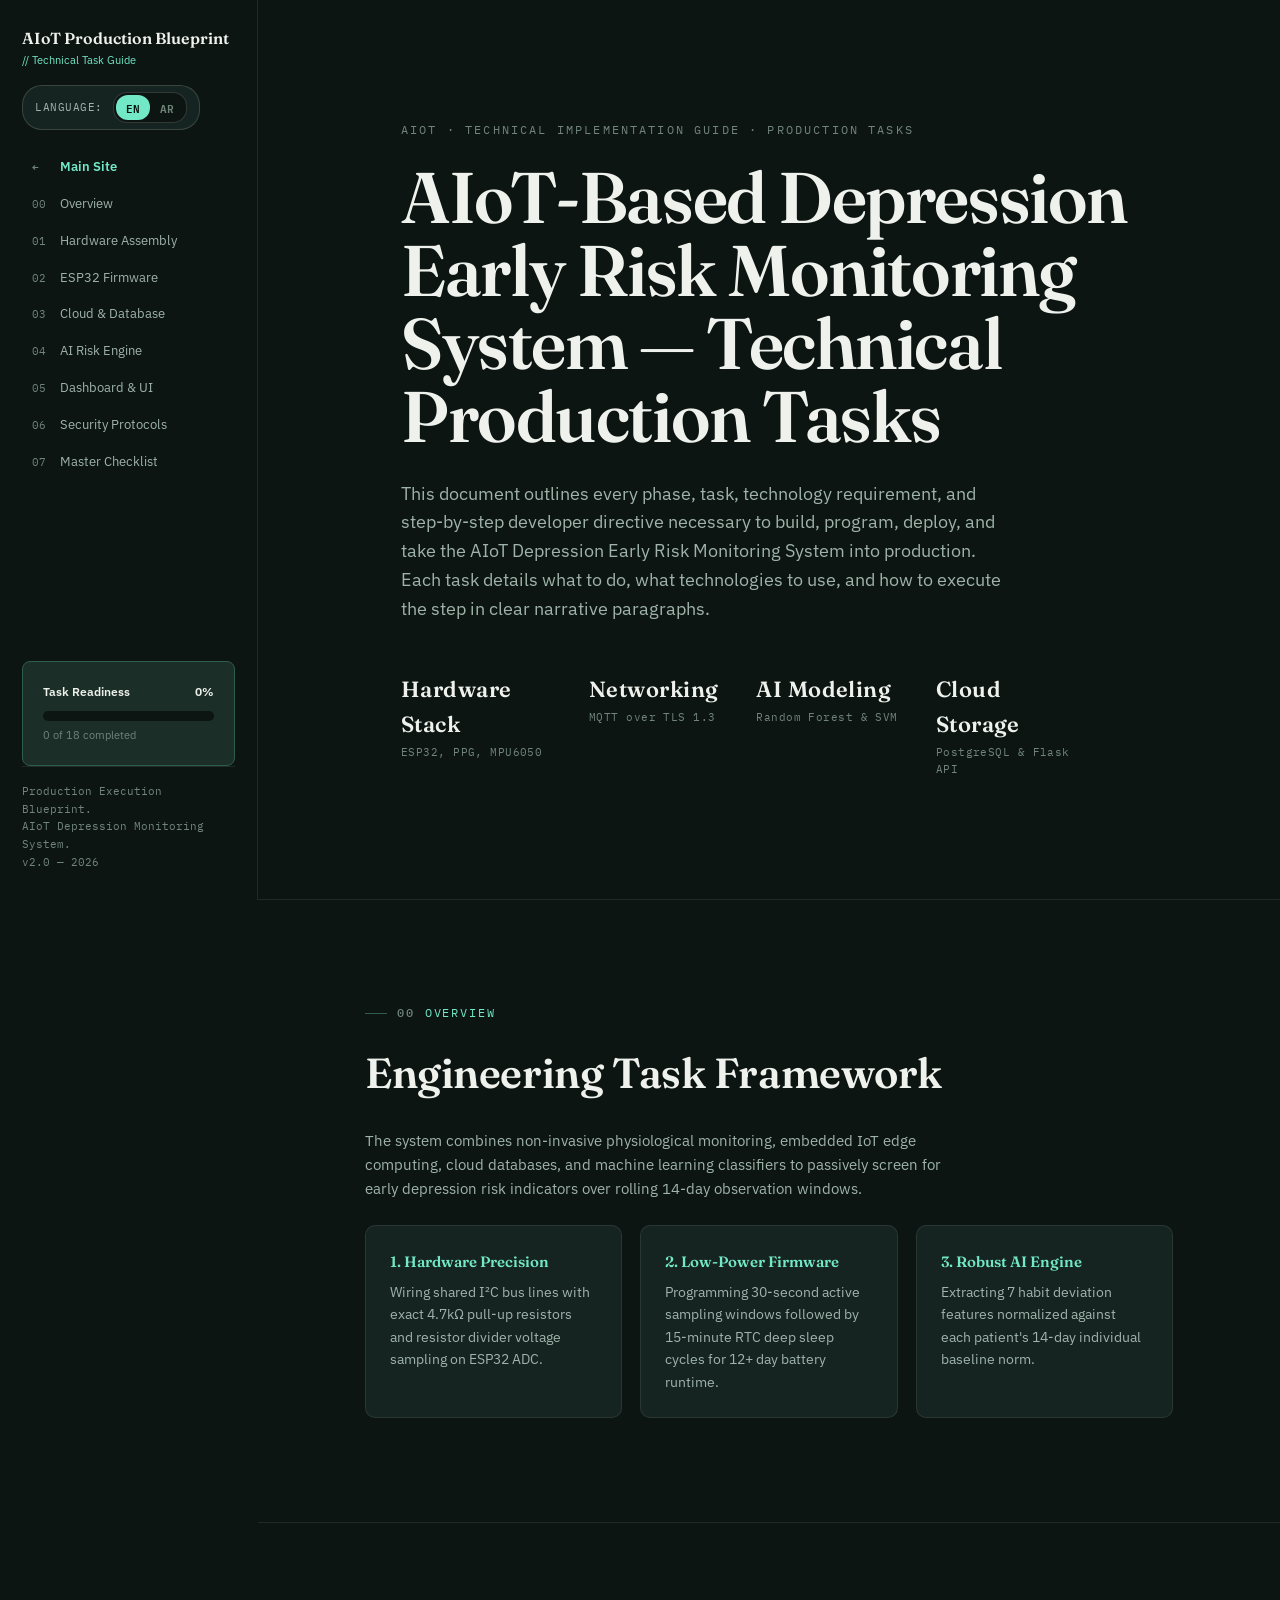
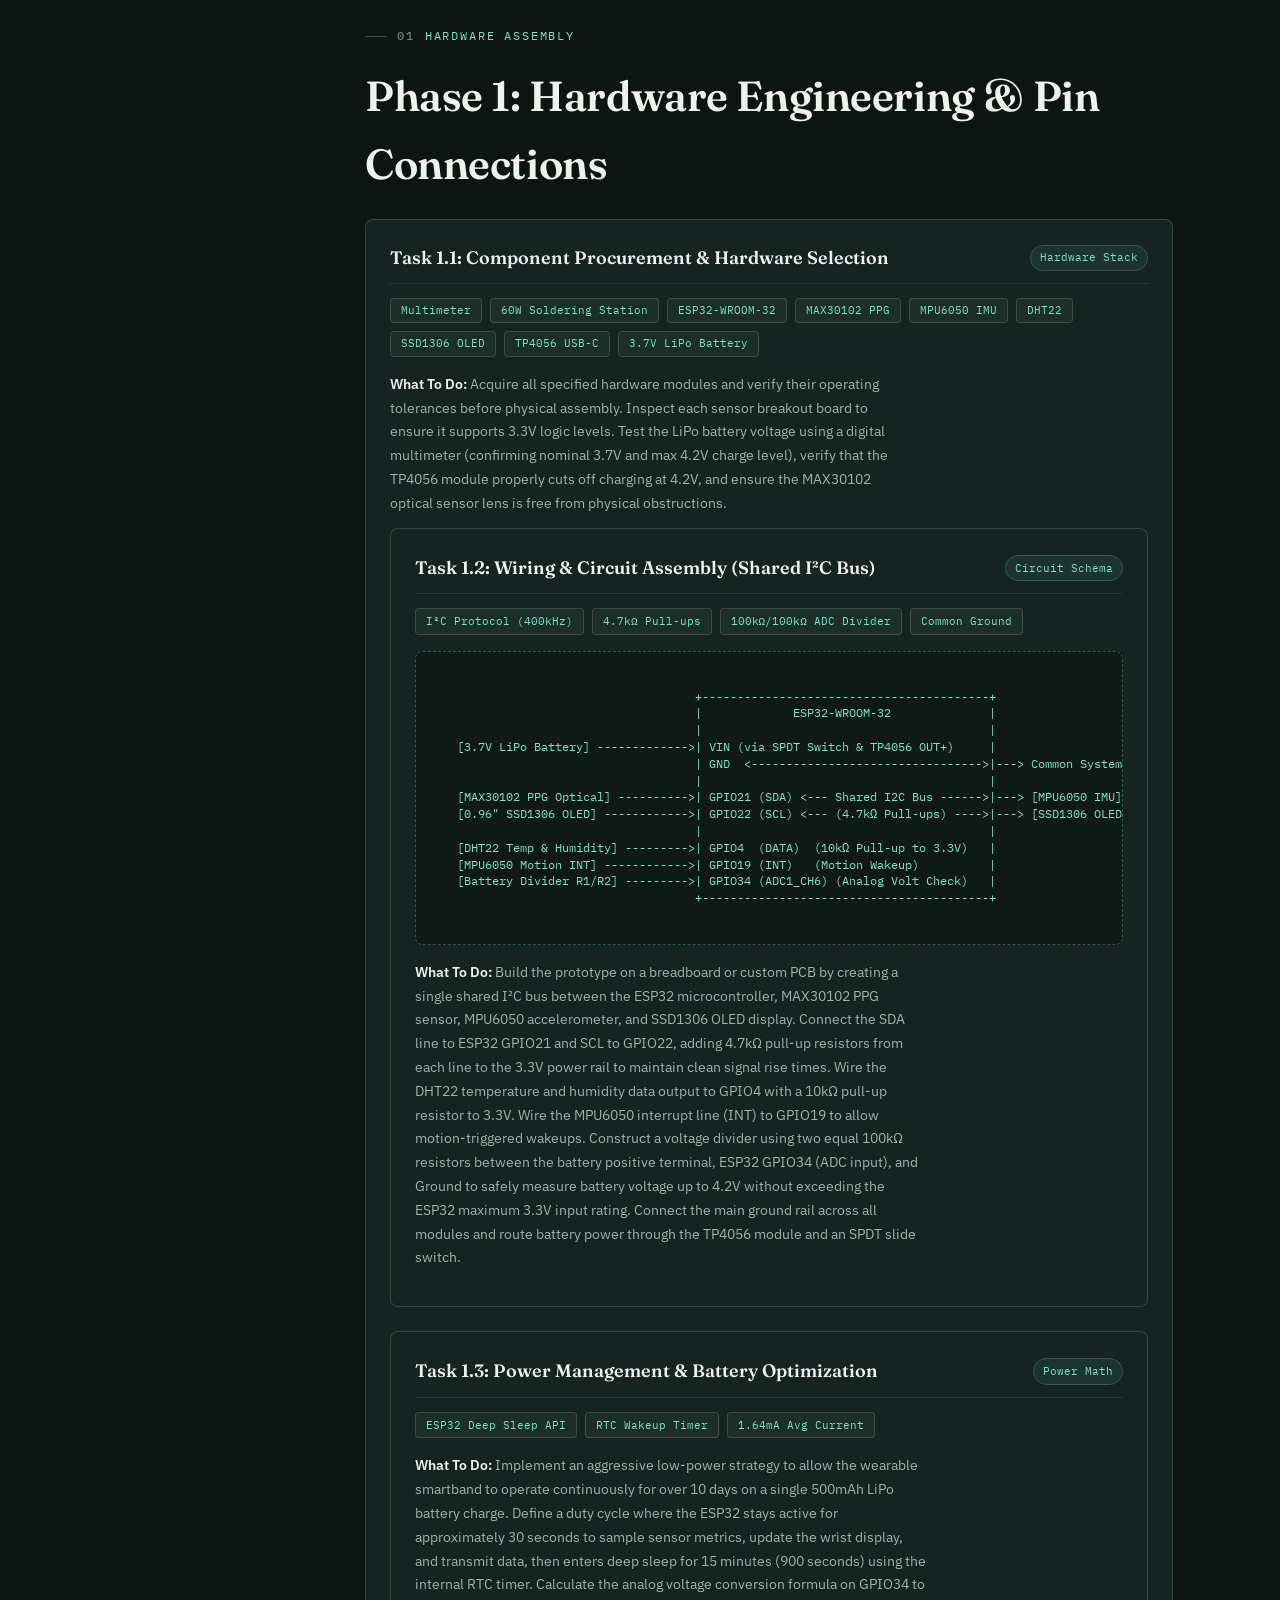
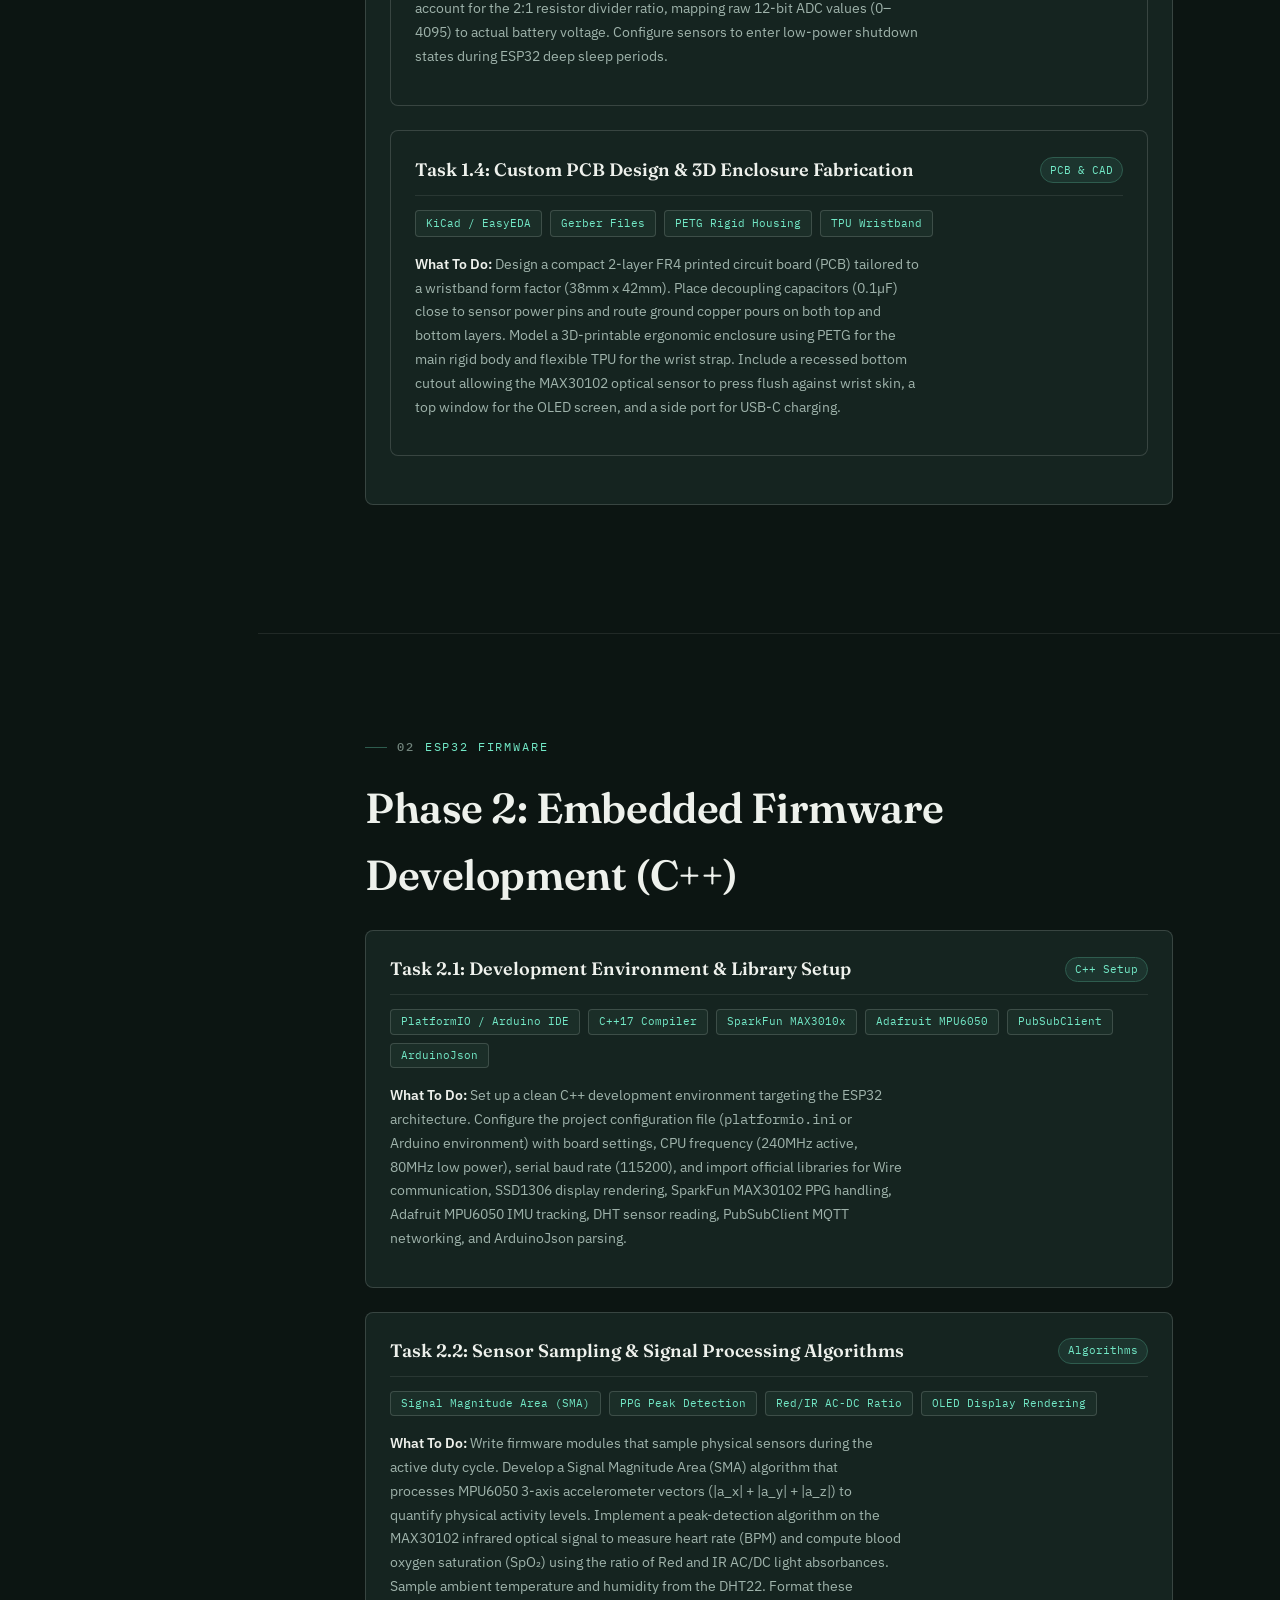
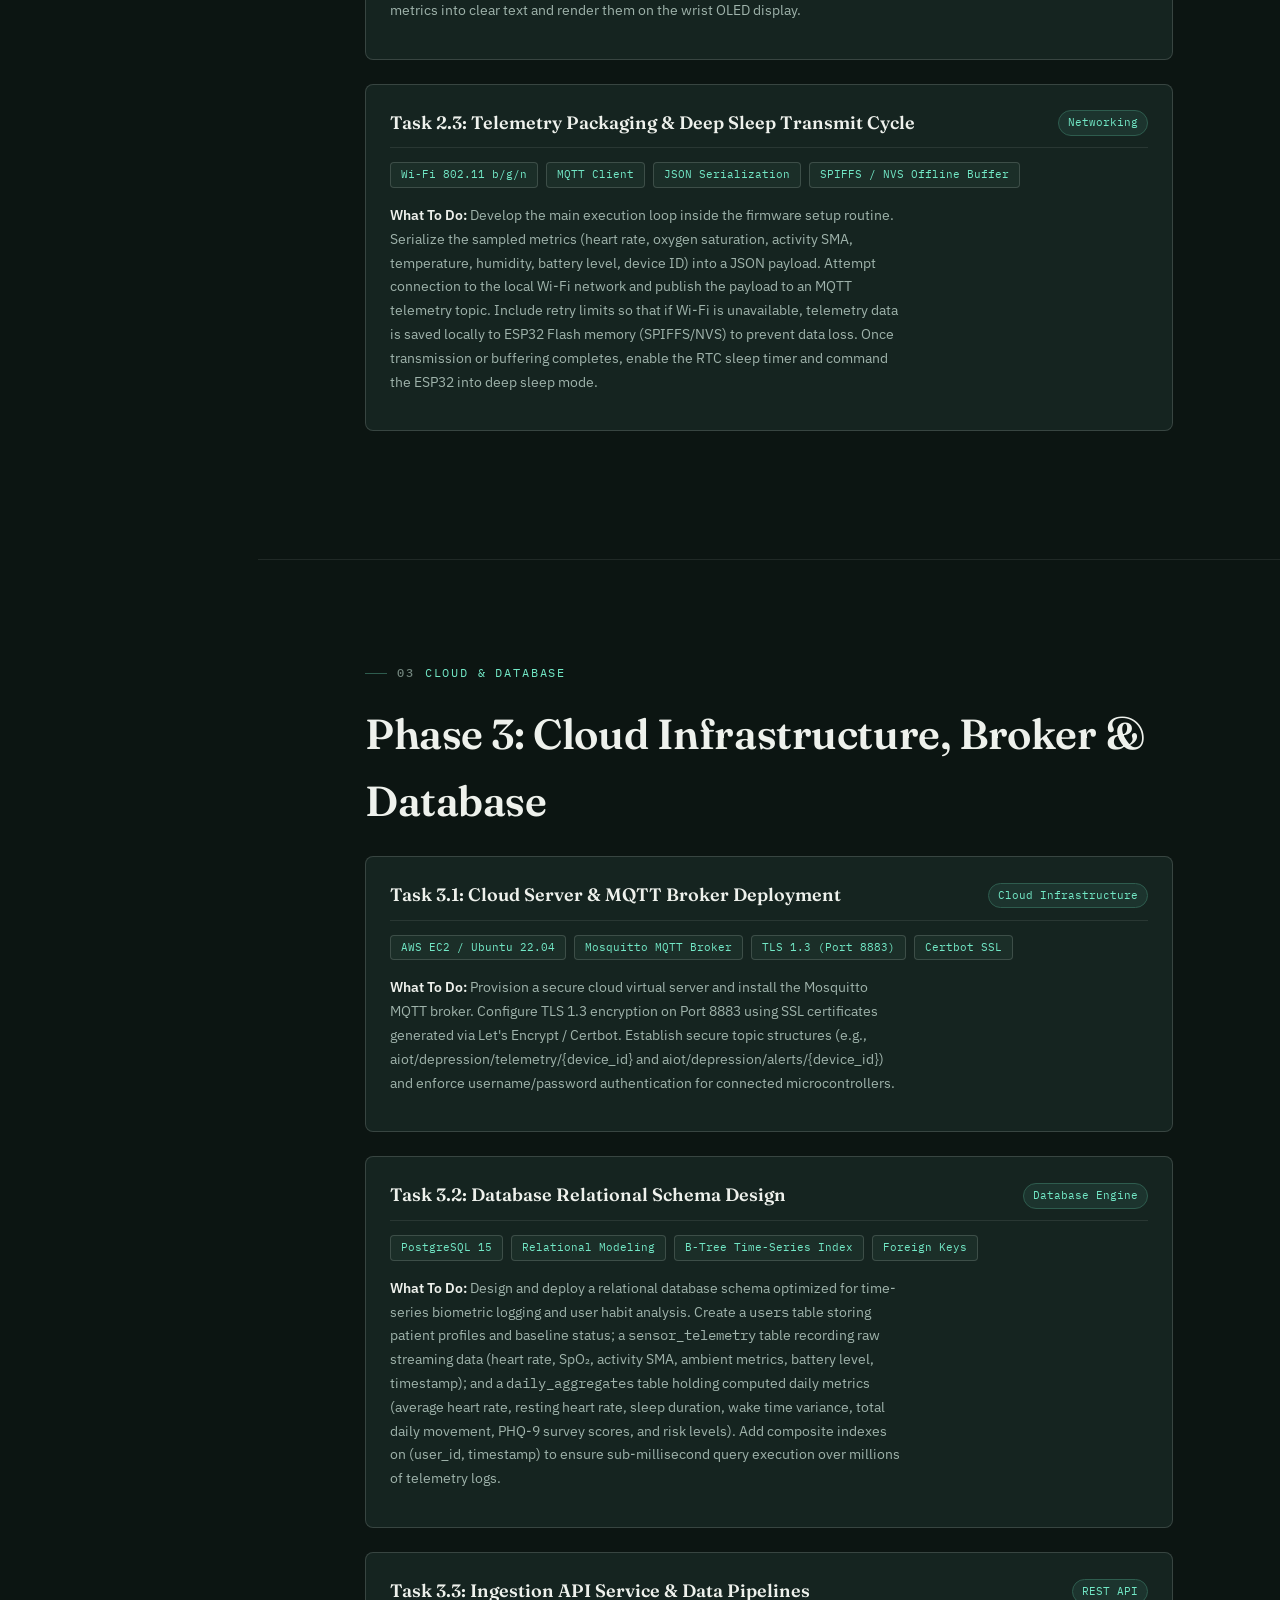
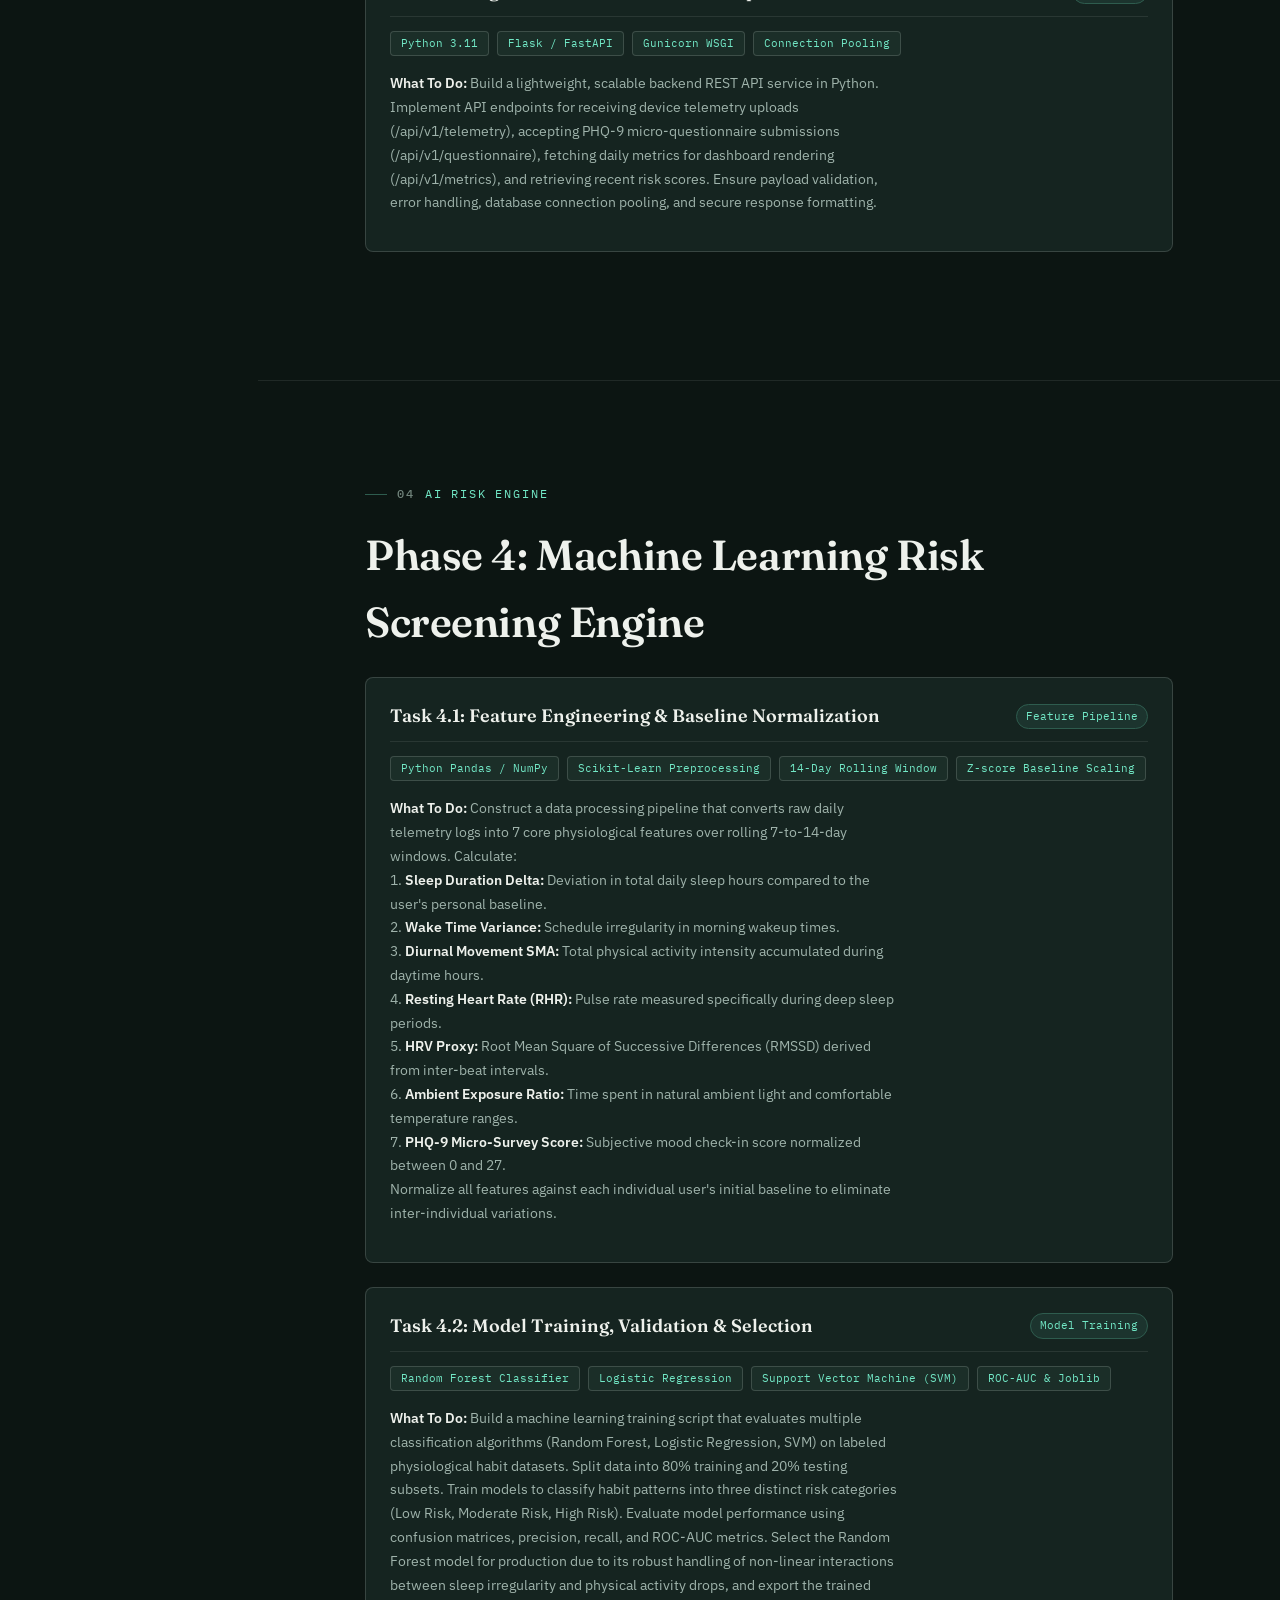
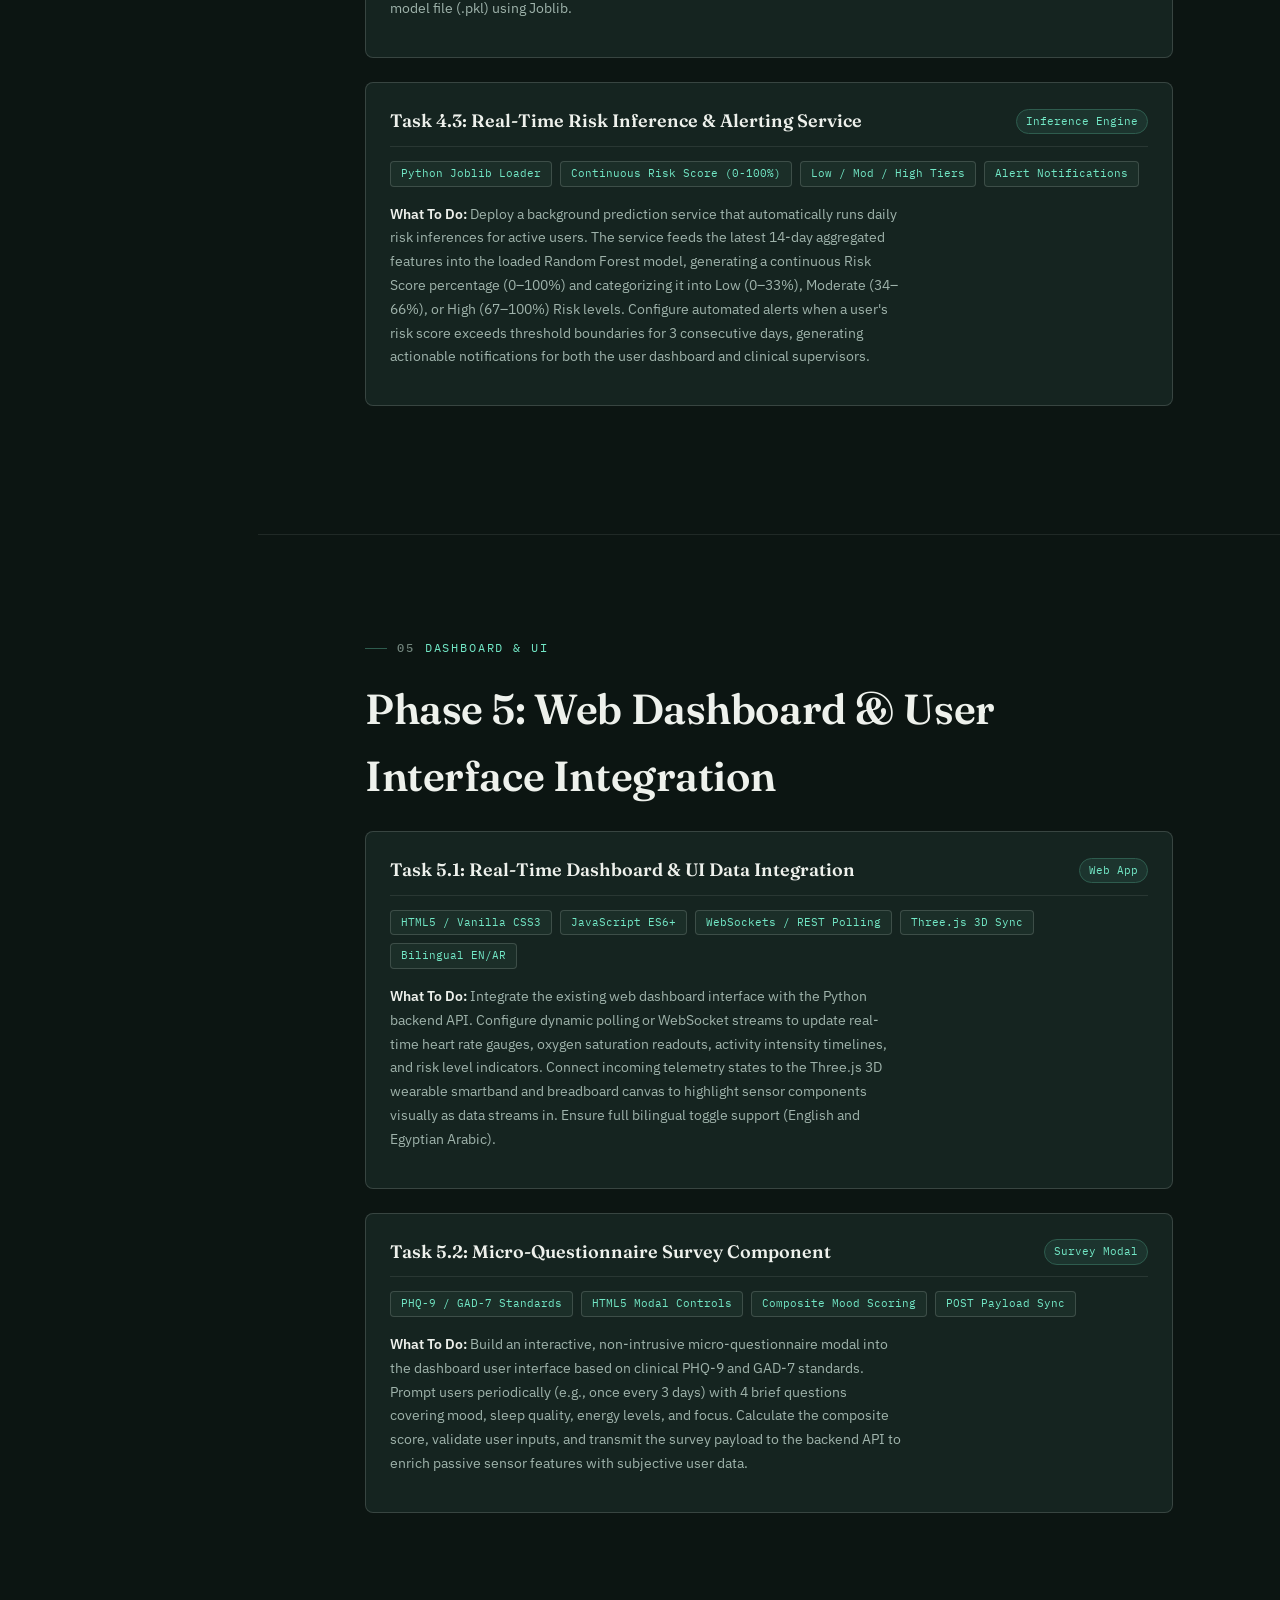
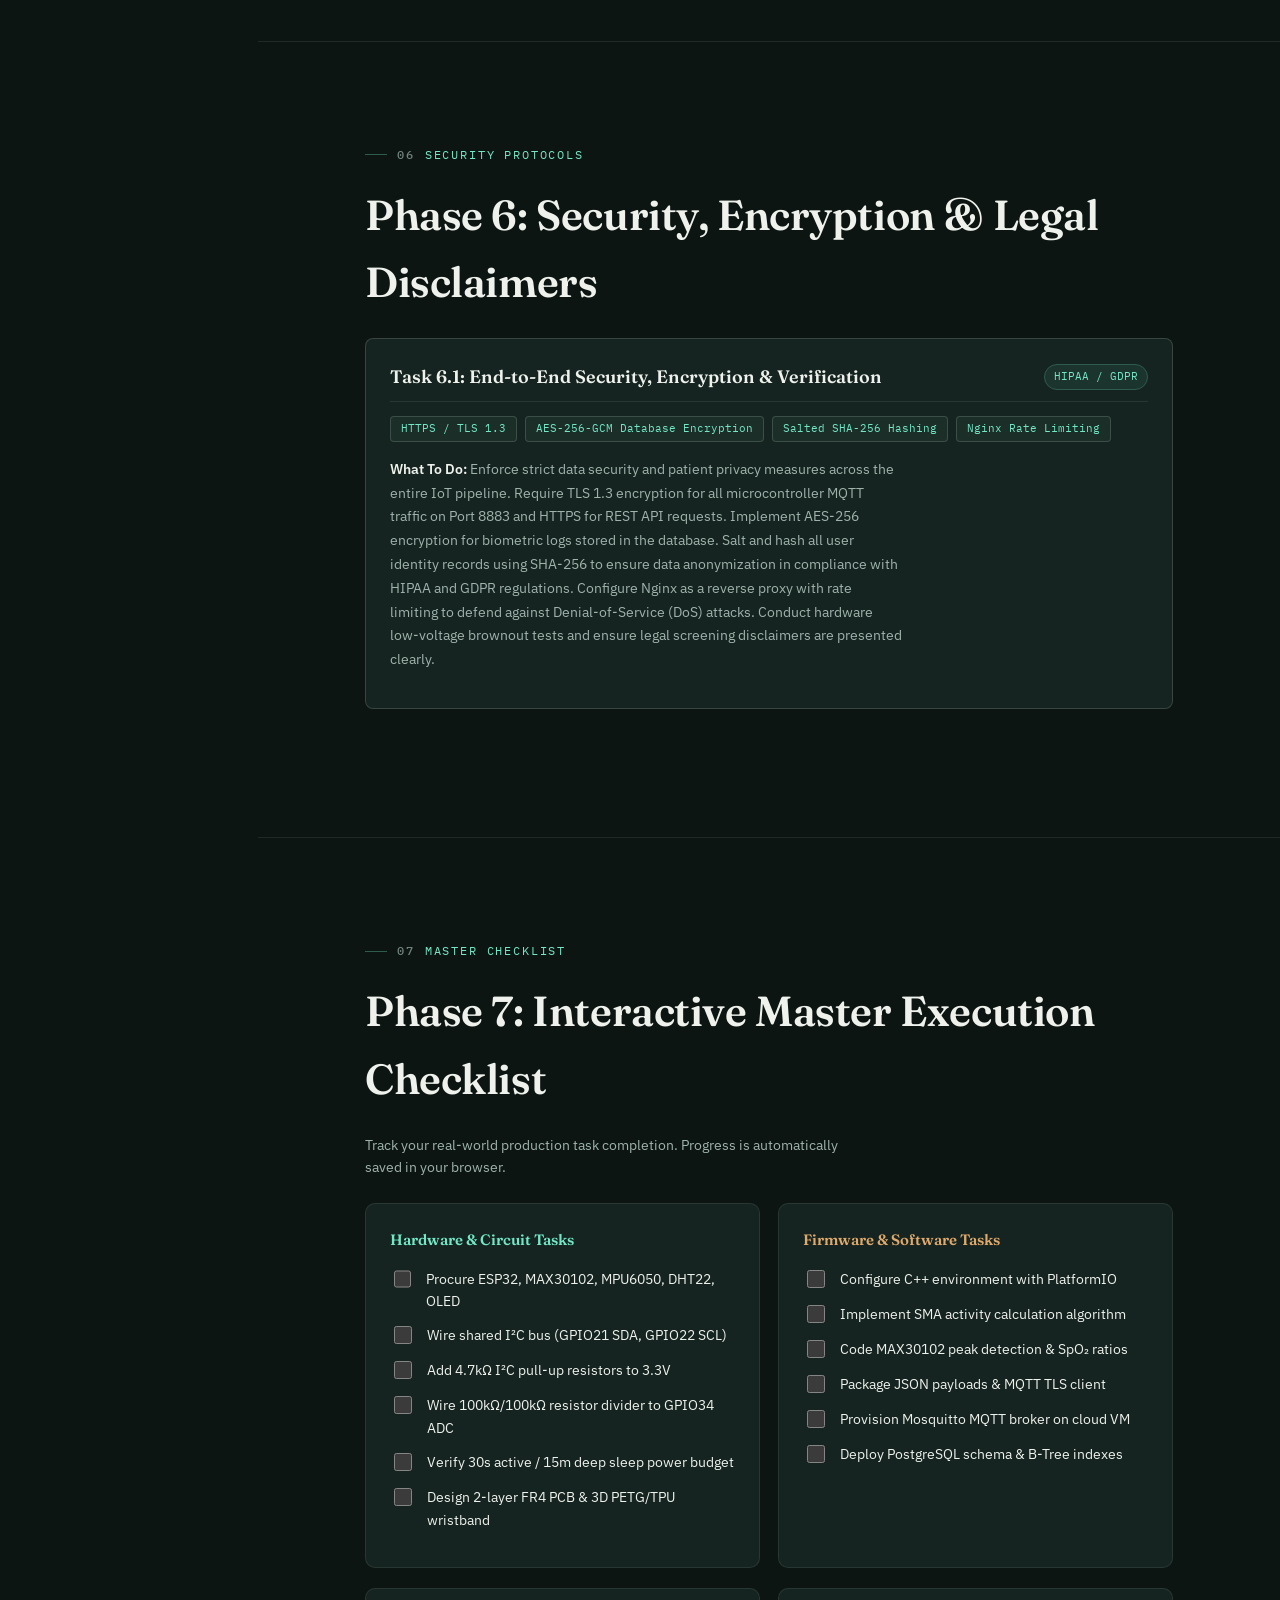
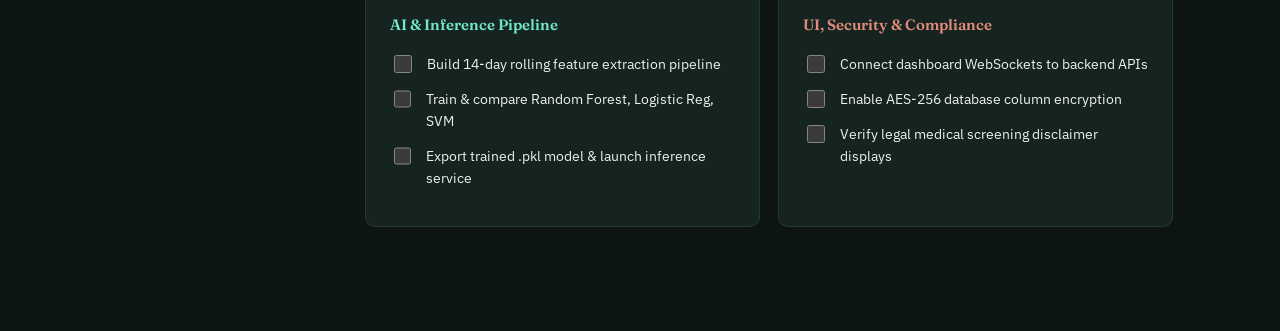
==== commit ae6809cb: "fix: resolve Arabic translation deployment toggle issue and script readyState initialization" ====
--- a/production_tasks.html
+++ b/production_tasks.html
@@ -675,6 +675,5 @@
     updateChecklistProgress();
   });
 </script>
-<script src="script.js"></script>
 </body>
 </html>
